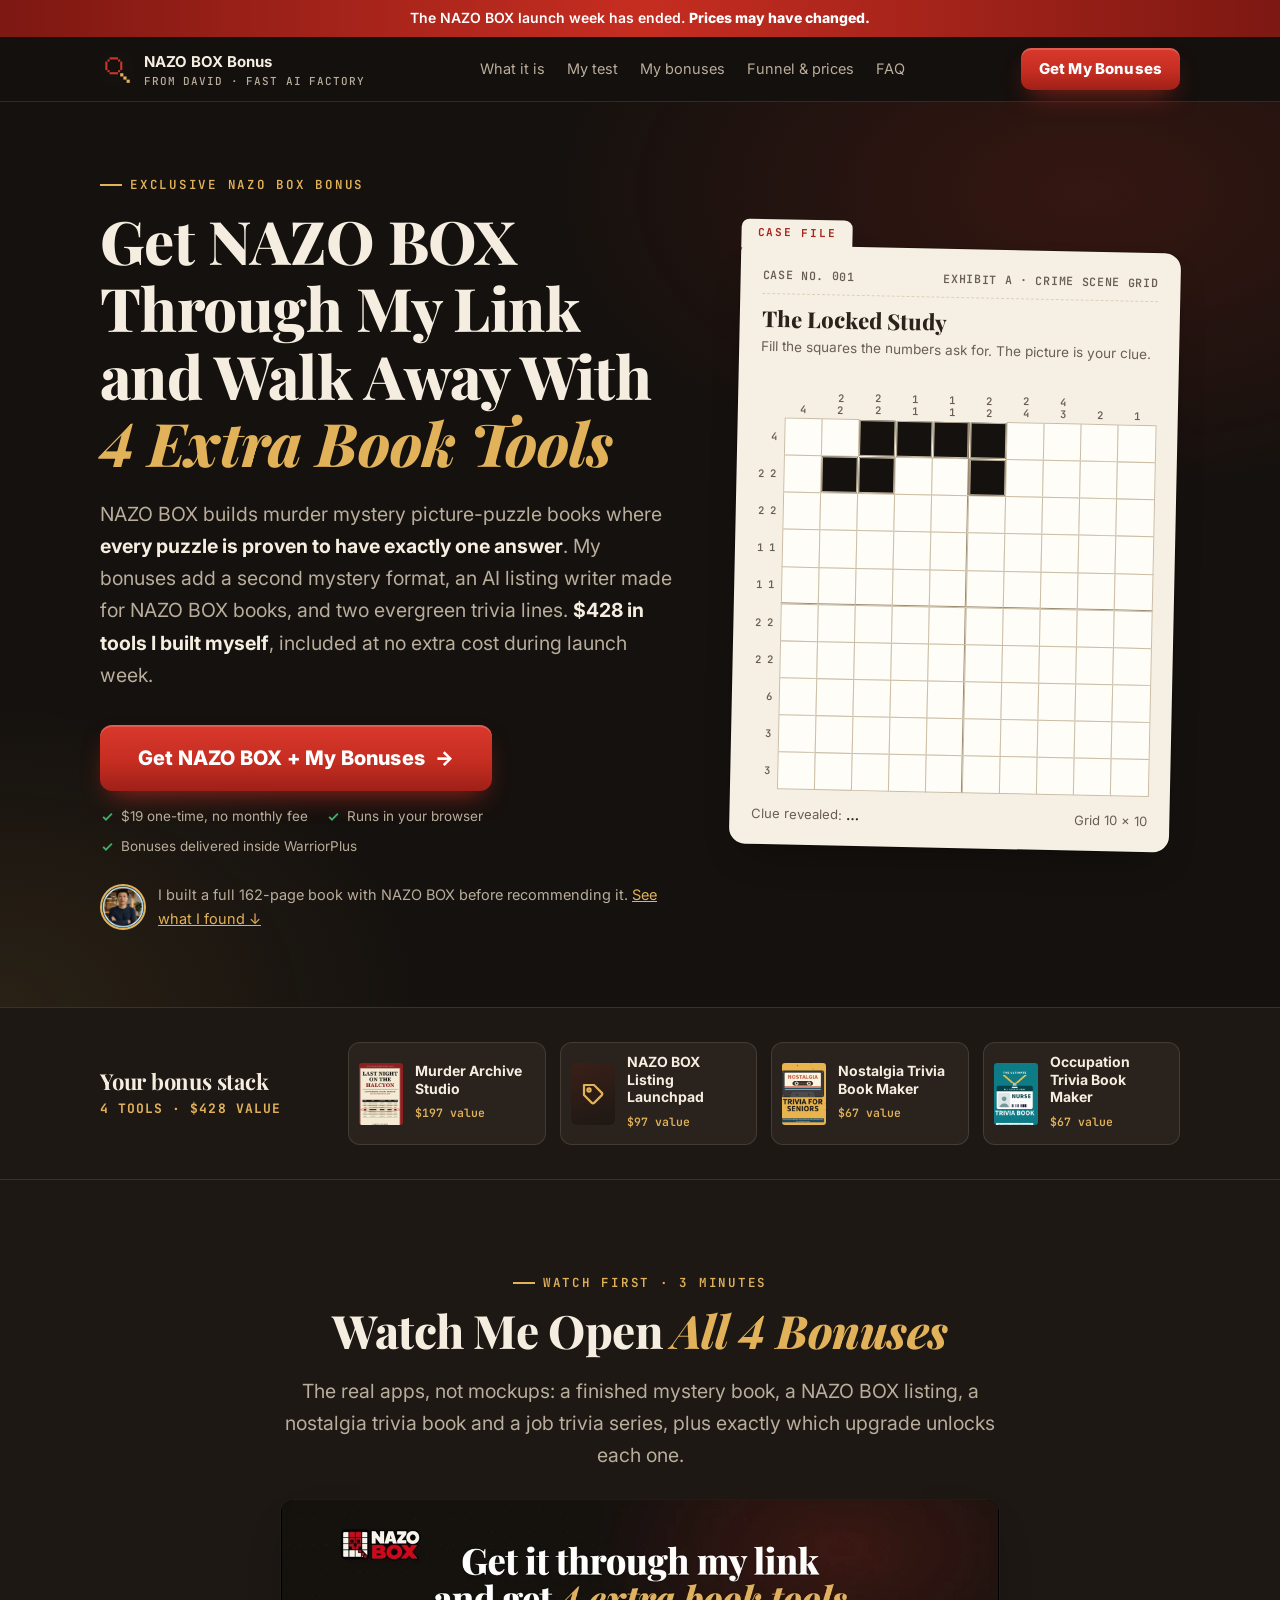
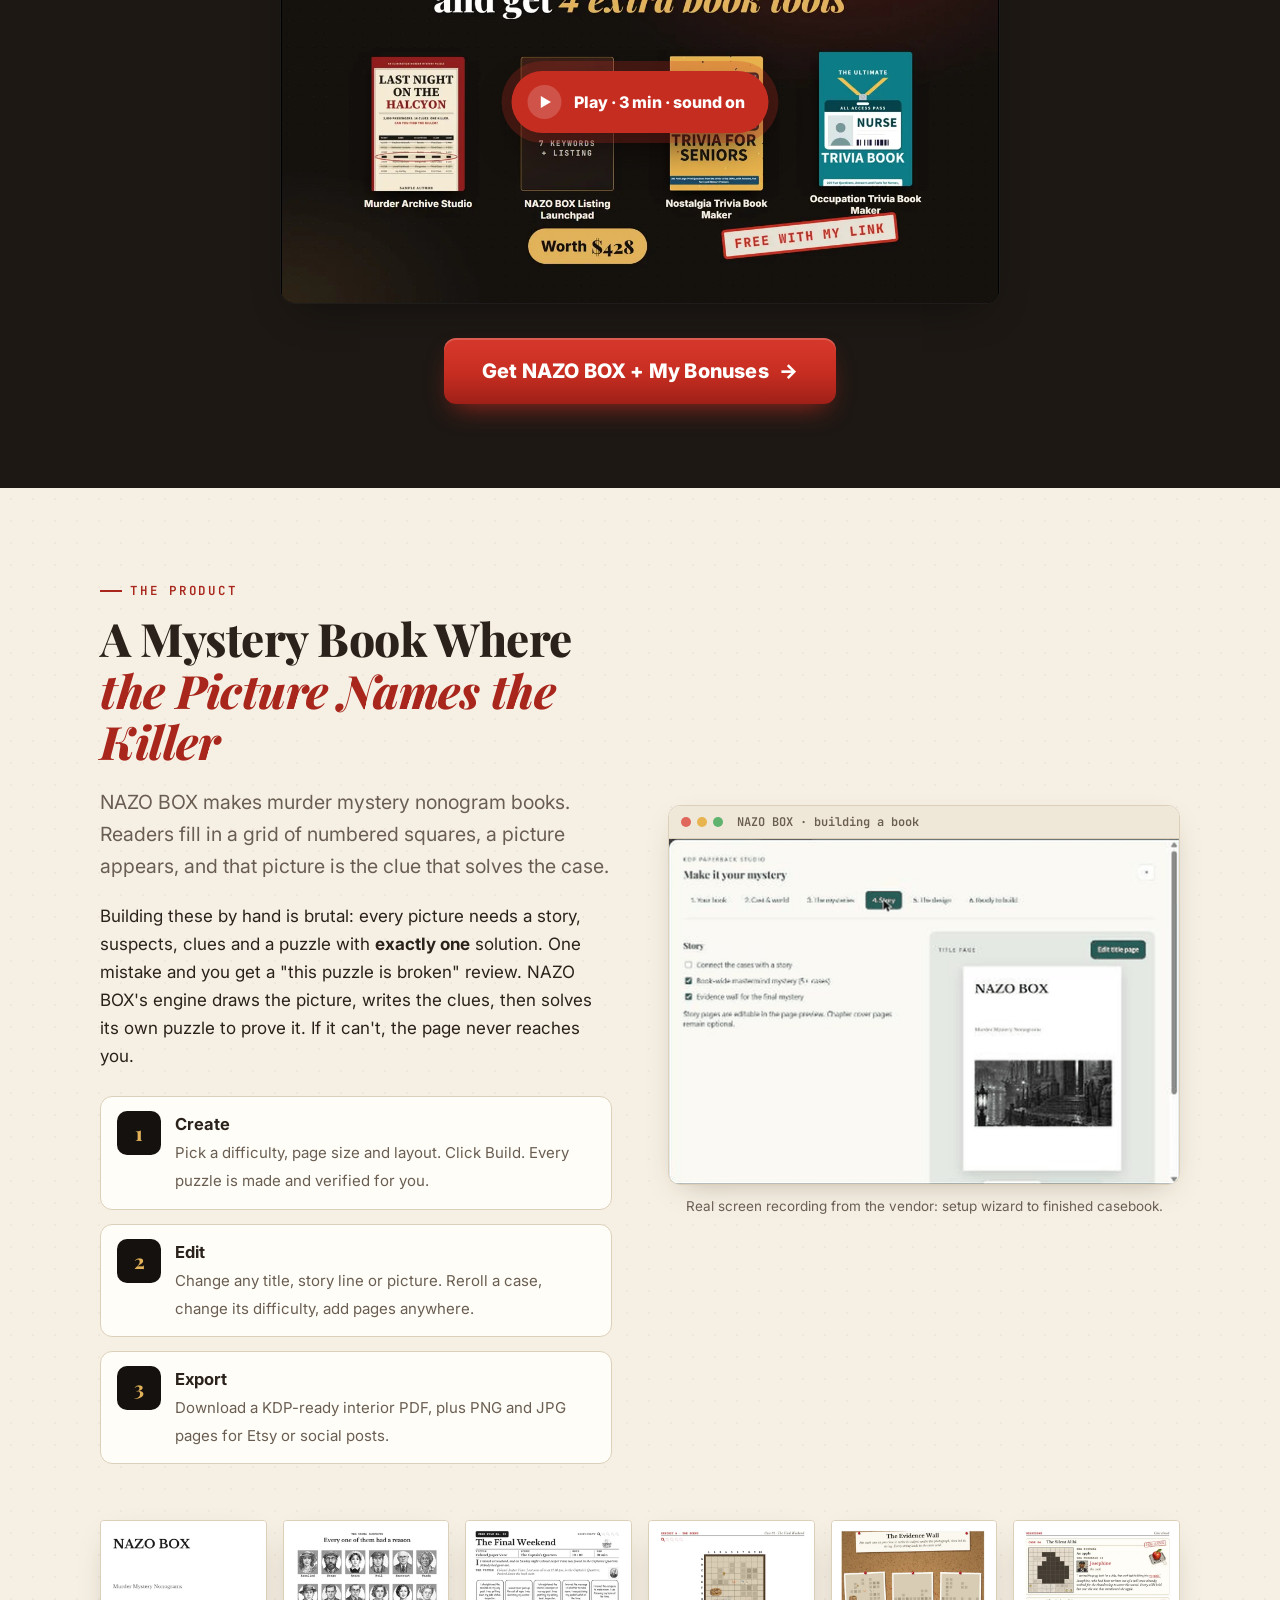
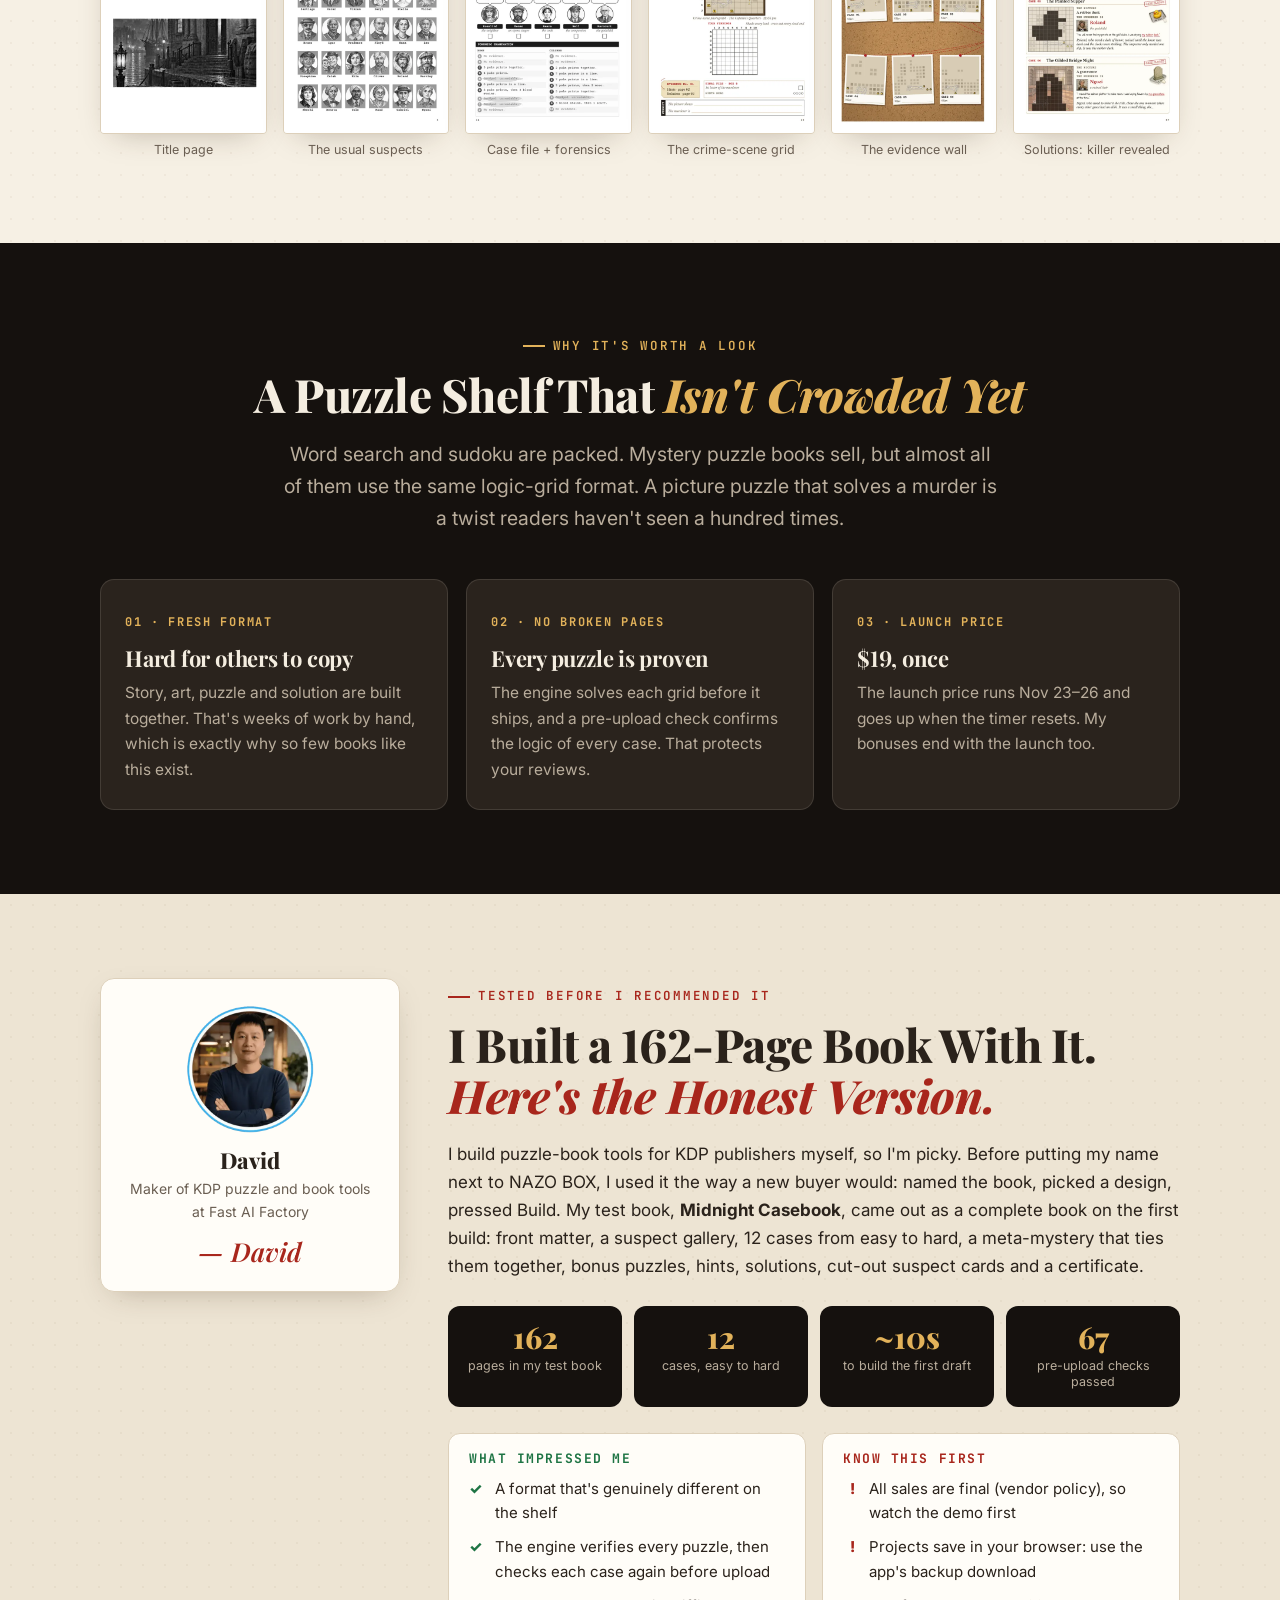
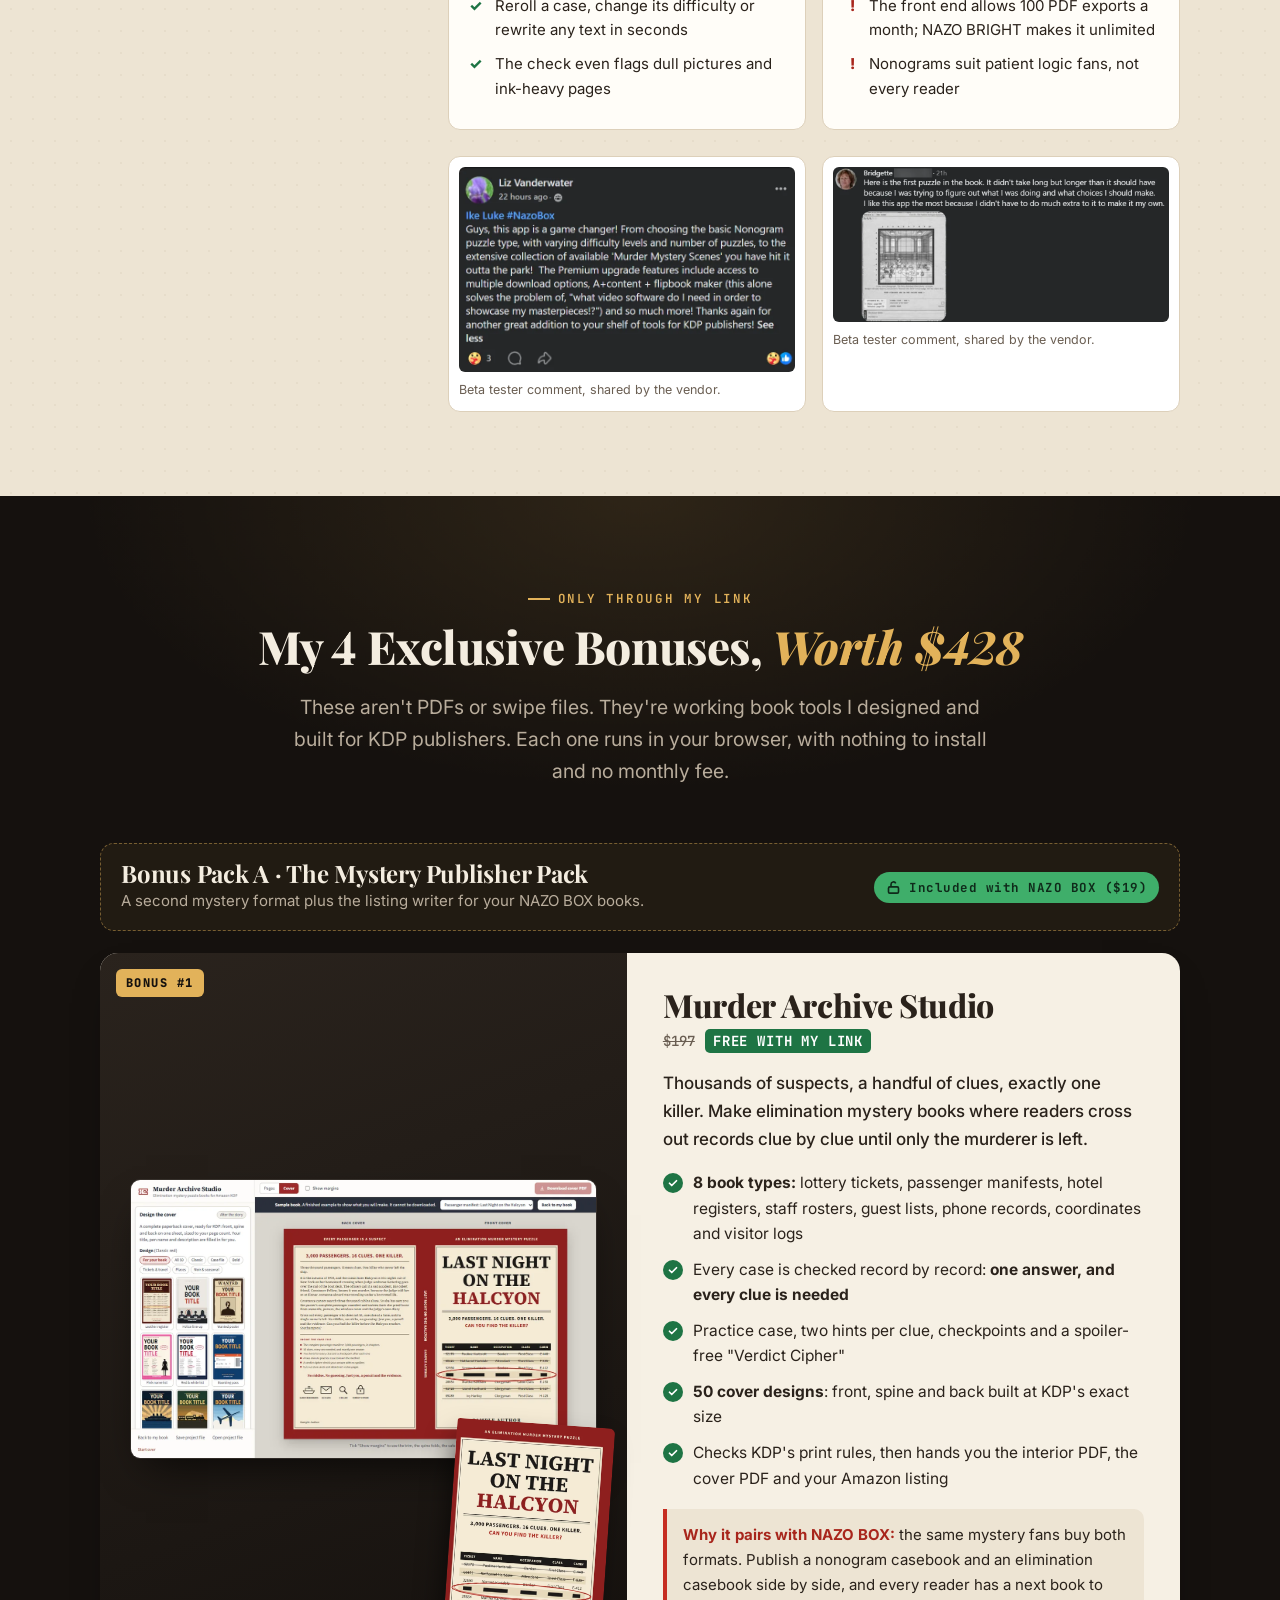
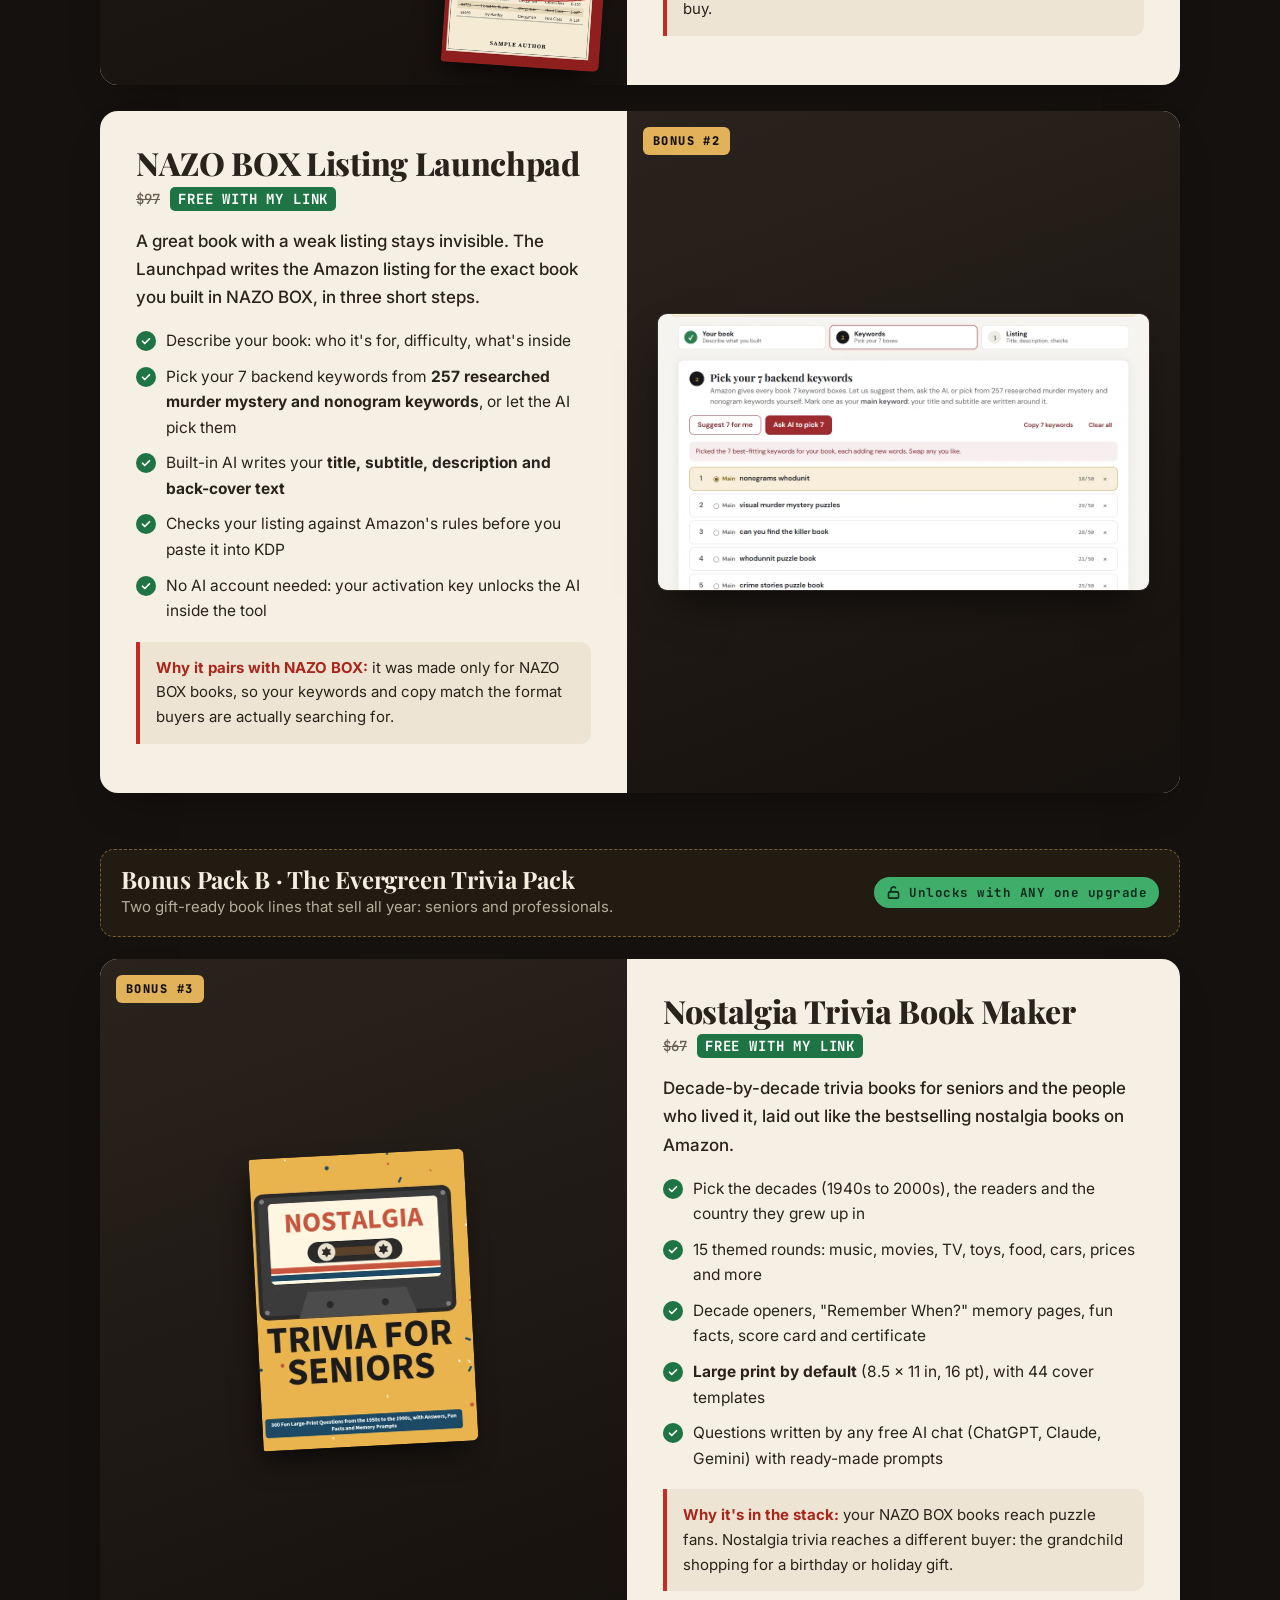
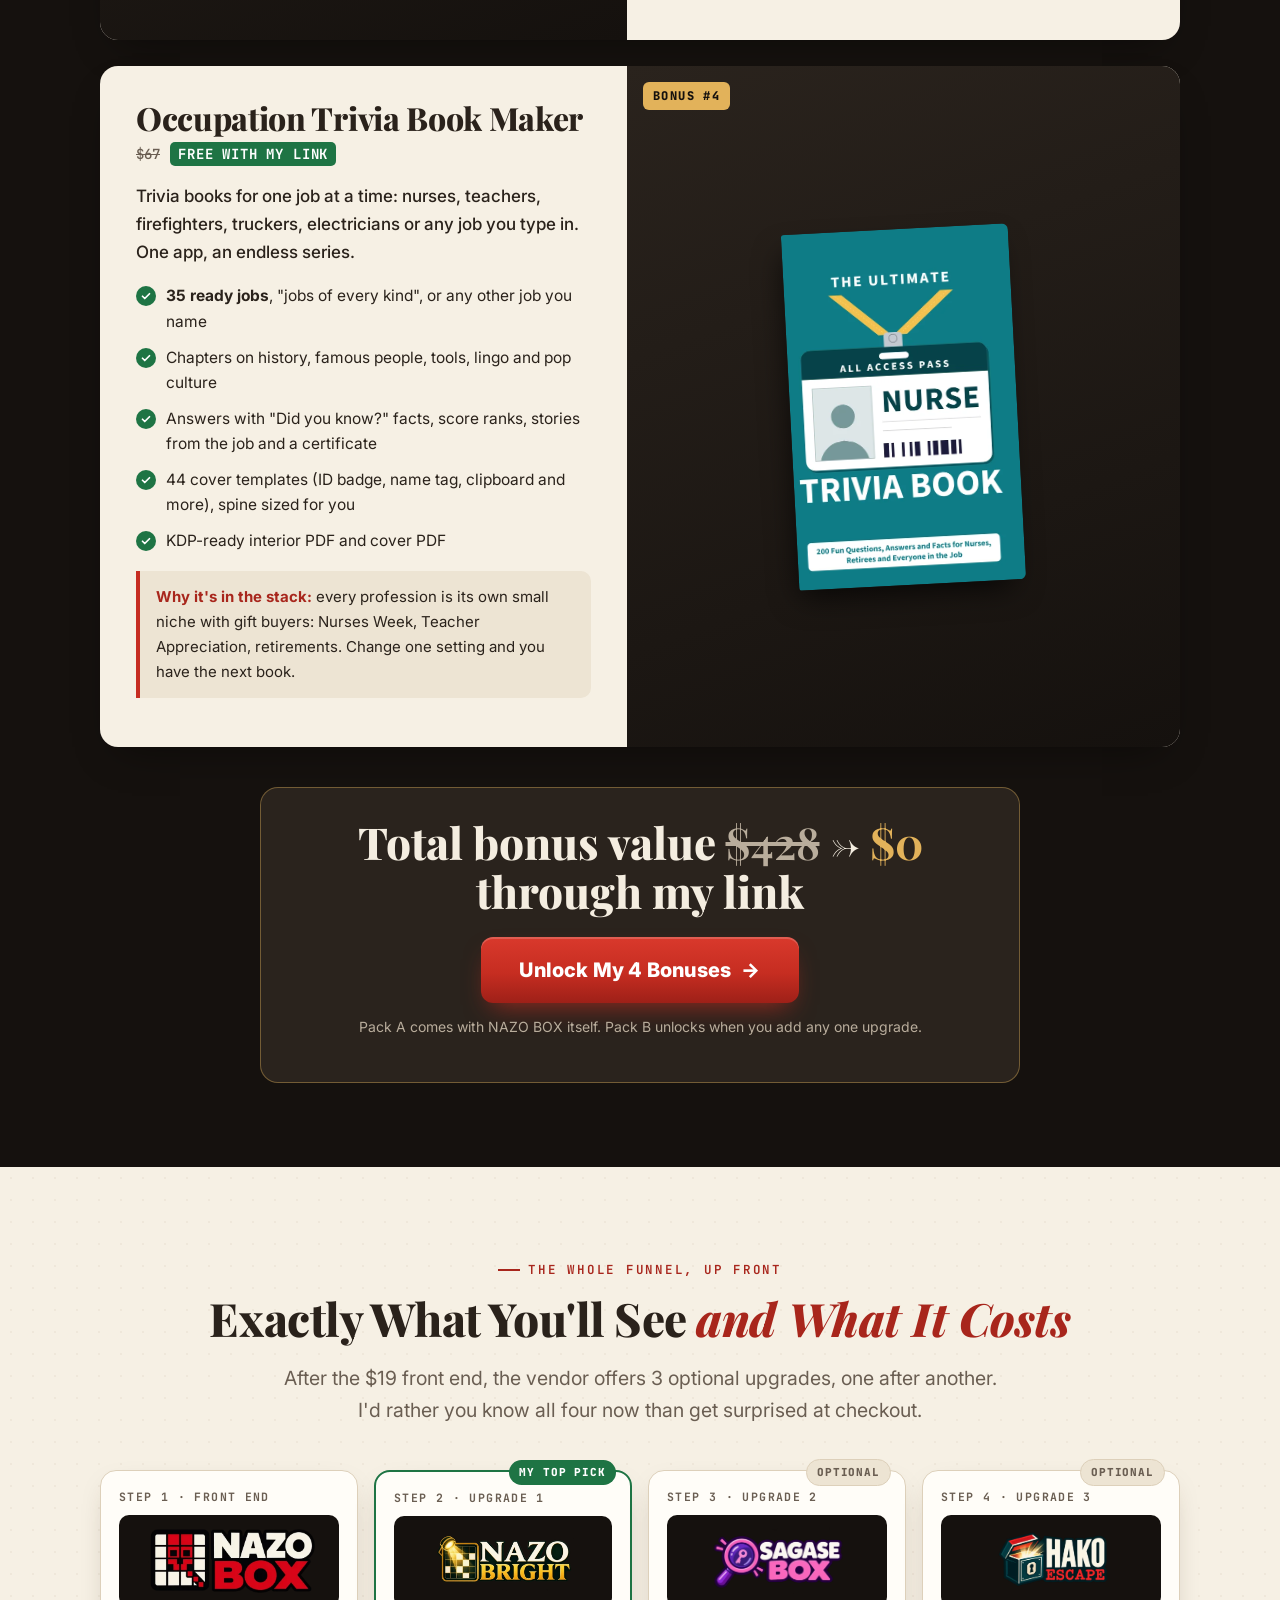
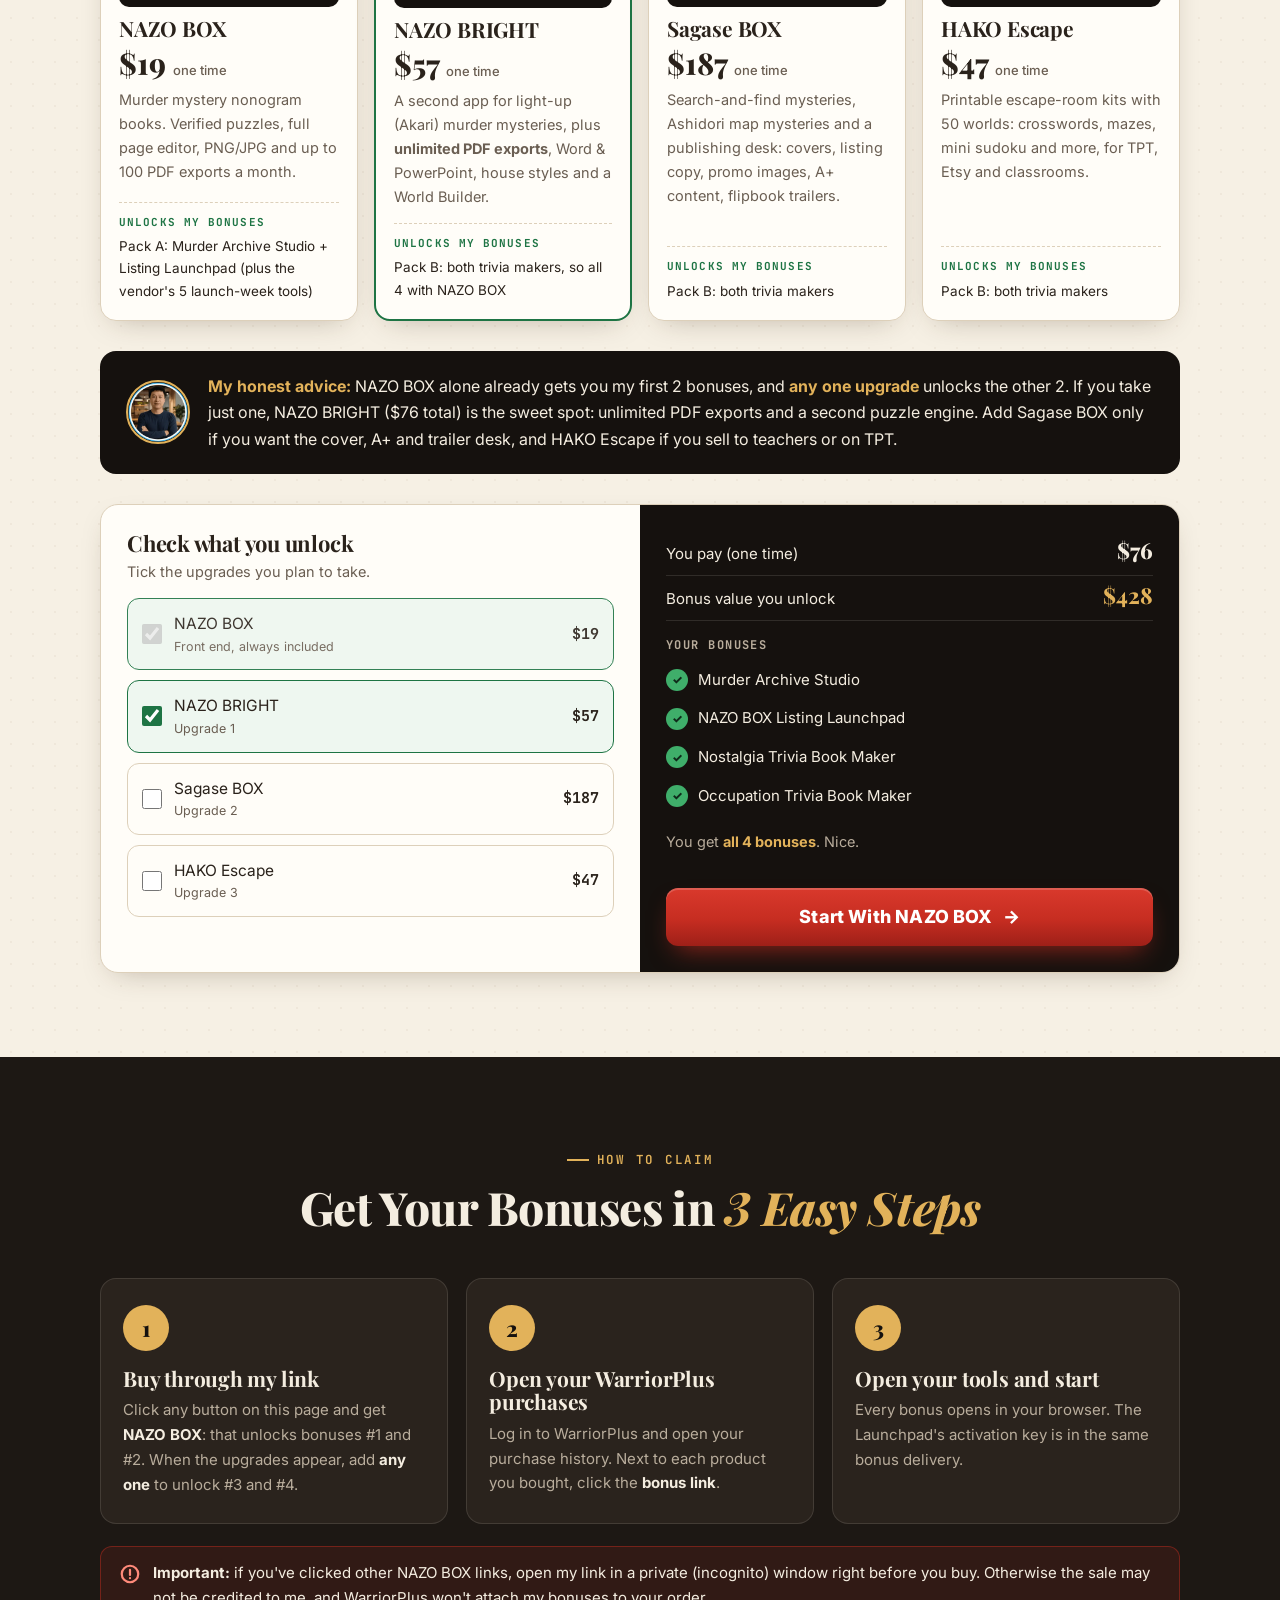
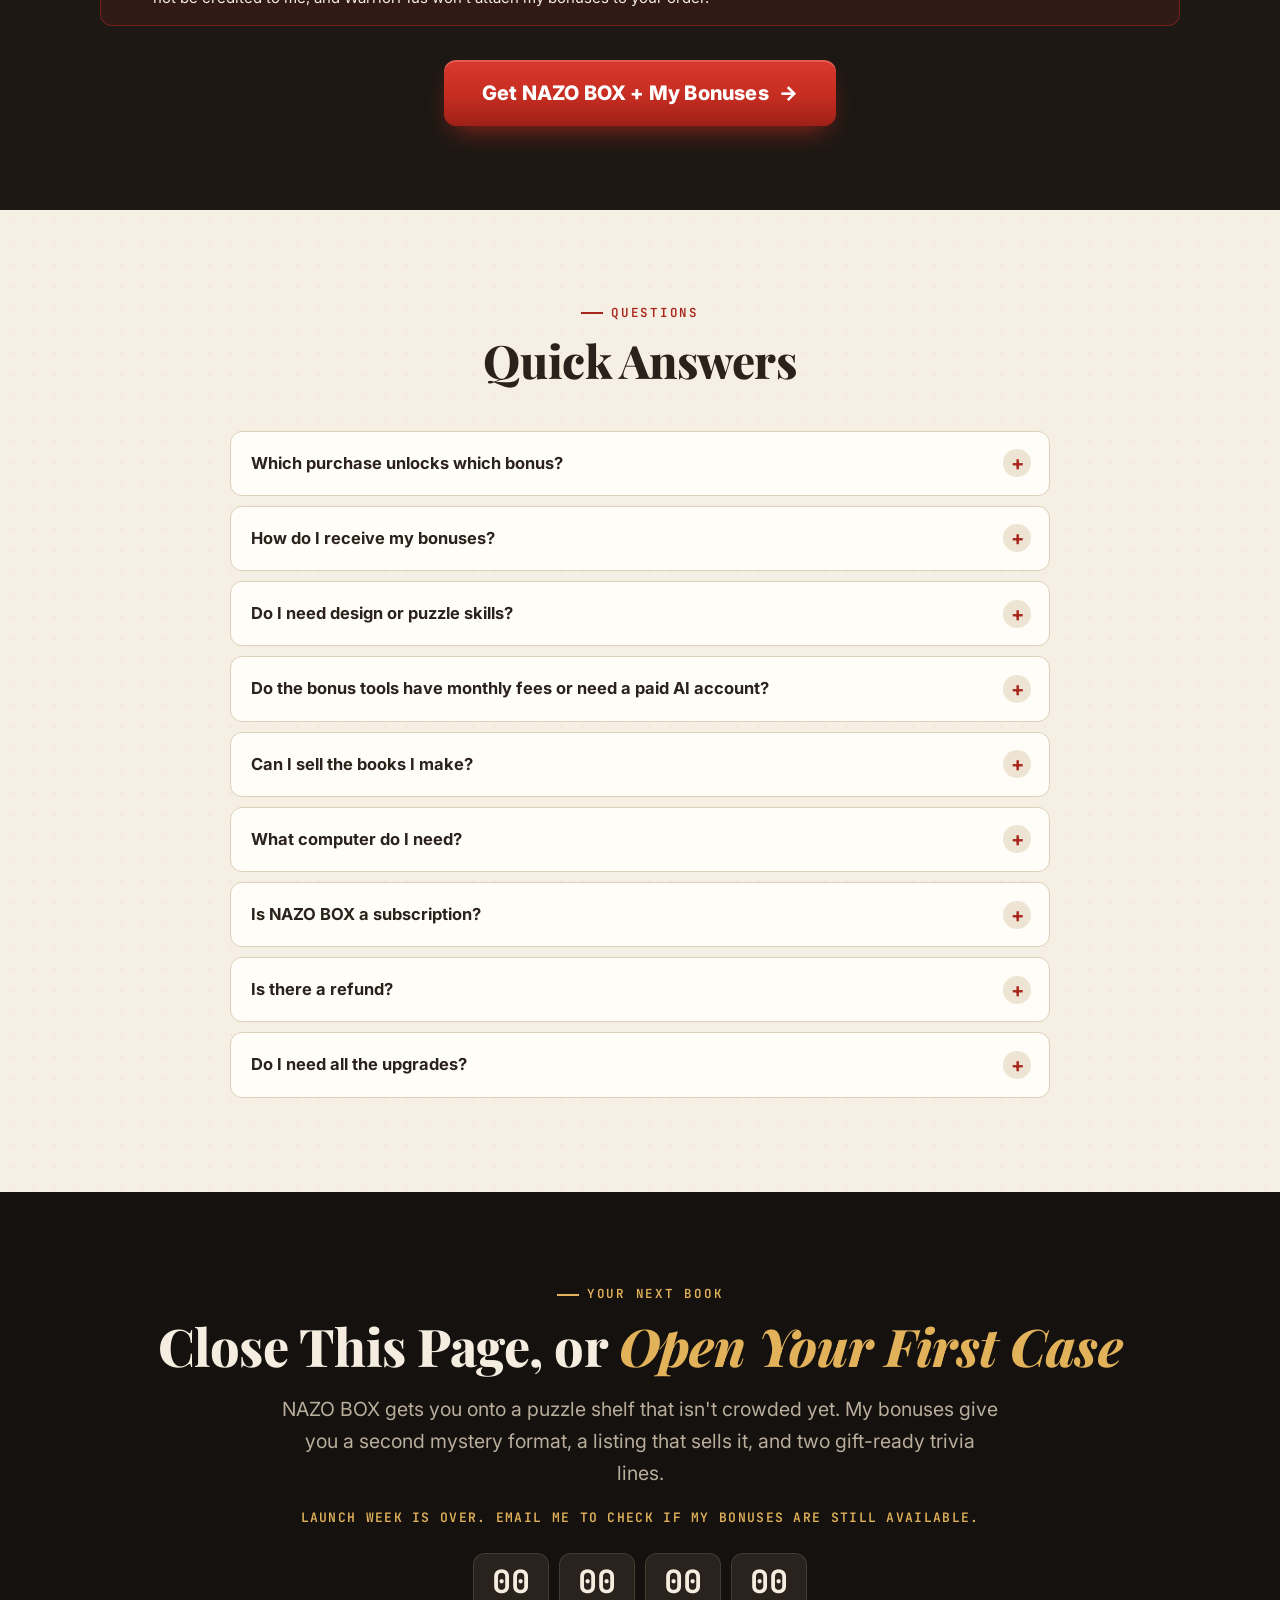
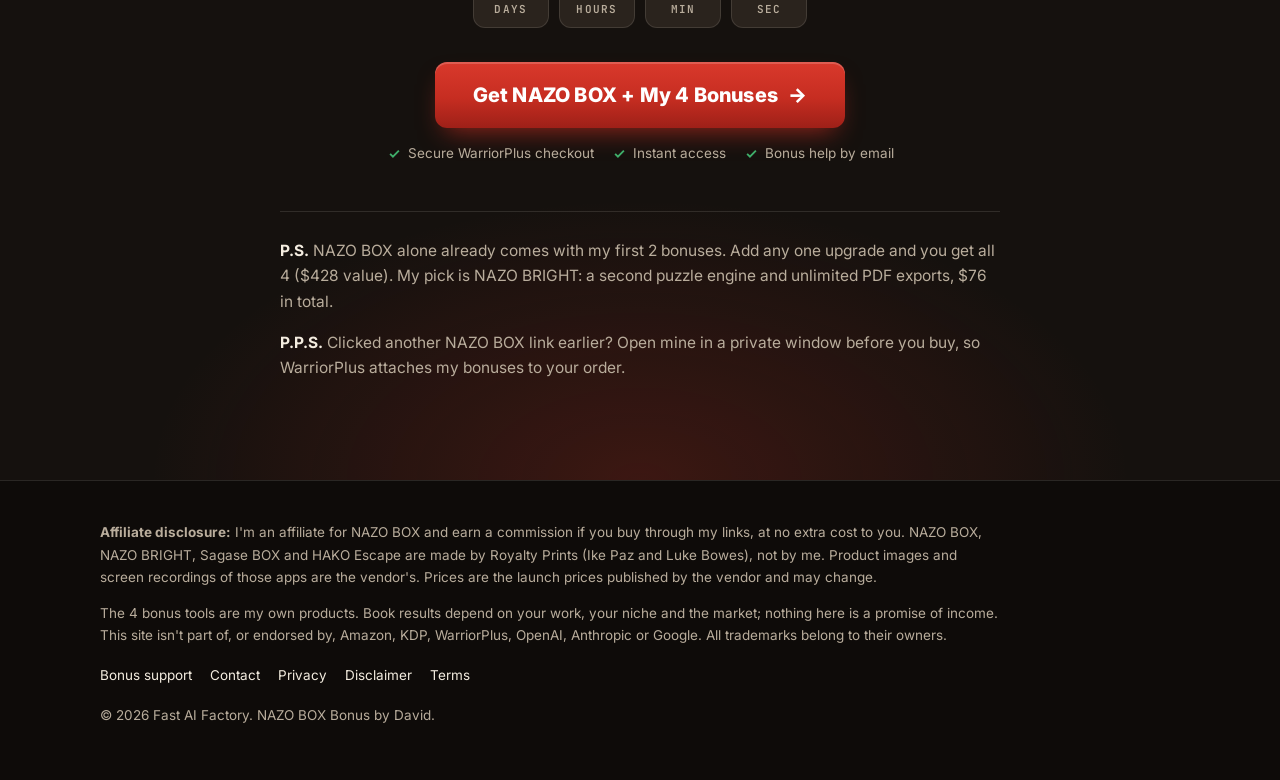
==== nazo-box/index.html @ a69907b0 "Add NAZO BOX bonus page Static affiliate bonus page (HTML, CSS, JS) with the 3-minute bonus video. O" ====
<!DOCTYPE html>
<html lang="en">

<head>
  <meta charset="UTF-8">
  <meta name="viewport" content="width=device-width, initial-scale=1.0">
  <title>NAZO BOX Bonus — 4 Exclusive KDP Book Tools from David</title>
  <meta name="description"
    content="Get NAZO BOX through my link and receive 4 exclusive book tools: Murder Archive Studio, the NAZO BOX Listing Launchpad, Nostalgia Trivia Book Maker and Occupation Trivia Book Maker.">
  <link rel="icon" type="image/svg+xml" href="img/favicon.svg">
  <meta name="theme-color" content="#15110e">

  <!-- Open Graph -->
  <meta property="og:type" content="website">
  <meta property="og:title" content="NAZO BOX Bonus — 4 Exclusive KDP Book Tools from David">
  <meta property="og:description"
    content="NAZO BOX builds verified murder mystery nonogram books. Get it through my link and add 4 more book tools, free during launch week.">
  <!-- og:image must be an absolute URL: change it to the domain this page is hosted on -->
  <meta property="og:image" content="https://fastaifactory.com/products/nazo-box/bonus/img/bonus/app-mas.webp">
  <meta name="twitter:card" content="summary_large_image">

  <link rel="preconnect" href="https://fonts.googleapis.com">
  <link rel="preconnect" href="https://fonts.gstatic.com" crossorigin>
  <link
    href="https://fonts.googleapis.com/css2?family=Inter:wght@400;500;600;700;800&family=JetBrains+Mono:wght@500;600;700;800&family=Playfair+Display:ital,wght@0,700;0,800;1,700;1,800&display=swap"
    rel="stylesheet">
  <link rel="stylesheet" href="style.css">
  <script>document.documentElement.classList.add('js');</script>
</head>

<body>

  <!-- ============ URGENCY BAR ============ -->
  <div class="urgency" role="note">
    <span data-urgency>NAZO BOX launch week: <strong>Nov 23–26</strong> · <strong>$19 one-time</strong> · my 4 bonuses
      are launch-week only</span>
  </div>

  <!-- ============ NAV ============ -->
  <header class="nav">
    <div class="wrap">
      <a class="brand" href="#top" aria-label="NAZO BOX bonus, back to top">
        <img src="img/favicon.svg" alt="" width="34" height="34">
        <span>NAZO BOX Bonus<small>from David · Fast AI Factory</small></span>
      </a>
      <nav class="nav-links" aria-label="Page sections">
        <a href="#what">What it is</a>
        <a href="#tested">My test</a>
        <a href="#bonuses">My bonuses</a>
        <a href="#funnel">Funnel & prices</a>
        <a href="#faq">FAQ</a>
      </nav>
      <a class="btn" href="https://warriorplus.com/o2/a/p97zs7j/0" rel="sponsored noopener" data-buy>Get My Bonuses</a>
    </div>
  </header>

  <main id="top">

    <!-- ============ HERO ============ -->
    <section class="hero">
      <div class="wrap hero-grid">
        <div>
          <div class="label">Exclusive NAZO BOX bonus</div>
          <h1>Get NAZO BOX Through My Link and Walk Away With <em>4 Extra Book Tools</em></h1>
          <p class="lead">NAZO BOX builds murder mystery picture-puzzle books where <strong>every puzzle is proven to
              have exactly one answer</strong>. My bonuses add a second mystery format, an AI listing writer made for
            NAZO BOX books, and two evergreen trivia lines. <strong>$428 in tools I built myself</strong>, included at
            no extra cost during launch week.</p>

          <div class="cta-row">
            <a class="btn btn--big" href="https://warriorplus.com/o2/a/p97zs7j/0" rel="sponsored noopener" data-buy>
              Get NAZO BOX + My Bonuses <span class="arrow" aria-hidden="true">→</span>
            </a>
            <div class="trust">
              <span><svg viewBox="0 0 24 24" fill="none" stroke="currentColor" stroke-width="3" aria-hidden="true"><path d="M5 12.5l4.5 4.5L19 7.5"/></svg>$19 one-time, no monthly fee</span>
              <span><svg viewBox="0 0 24 24" fill="none" stroke="currentColor" stroke-width="3" aria-hidden="true"><path d="M5 12.5l4.5 4.5L19 7.5"/></svg>Runs in your browser</span>
              <span><svg viewBox="0 0 24 24" fill="none" stroke="currentColor" stroke-width="3" aria-hidden="true"><path d="M5 12.5l4.5 4.5L19 7.5"/></svg>Bonuses delivered inside WarriorPlus</span>
            </div>
          </div>

          <div class="hero-proof">
            <img src="img/david.webp" alt="David" width="46" height="46">
            <span>I built a full 162-page book with NAZO BOX before recommending it. <a href="#tested">See what I
                found ↓</a></span>
          </div>
        </div>

        <!-- Live nonogram: the grid fills itself, then the case is stamped solved -->
        <div class="casefile" id="casefile" aria-label="Example: a picture puzzle solving itself">
          <div class="cf-head"><span>Case No. 001</span><span>Exhibit A · Crime scene grid</span></div>
          <div class="cf-title">The Locked Study</div>
          <div class="cf-sub">Fill the squares the numbers ask for. The picture is your clue.</div>
          <div class="nono" id="nono" aria-hidden="true"></div>
          <div class="cf-foot"><span>Clue revealed: <b id="cf-clue">…</b></span><span>Grid 10 × 10</span></div>
          <div class="stamp">Solved<small>one answer · verified</small></div>
        </div>
      </div>
    </section>

    <!-- ============ BONUS STRIP ============ -->
    <section class="stack-strip" aria-label="My 4 bonuses at a glance">
      <div class="wrap">
        <h2>Your bonus stack<span>4 TOOLS · $428 VALUE</span></h2>
        <div class="mini-bonuses">
          <a class="mini" href="#bonus-1"><img src="img/bonus/cover-mas.webp" alt="" width="44" height="62" loading="lazy"><span><b>Murder Archive Studio</b><small>$197 value</small></span></a>
          <a class="mini" href="#bonus-2"><span class="mini-icon" aria-hidden="true"><svg viewBox="0 0 24 24" width="24" height="24" fill="none" stroke="currentColor" stroke-width="2.2" stroke-linecap="round" stroke-linejoin="round"><path d="M20.6 13.4 13.4 20.6a2 2 0 0 1-2.8 0L3 13V3h10l7.6 7.6a2 2 0 0 1 0 2.8z"/><circle cx="8" cy="8" r="1.6"/></svg></span><span><b>NAZO BOX Listing Launchpad</b><small>$97 value</small></span></a>
          <a class="mini" href="#bonus-3"><img src="img/bonus/cover-nostalgia.webp" alt="" width="44" height="62" loading="lazy"><span><b>Nostalgia Trivia Book Maker</b><small>$67 value</small></span></a>
          <a class="mini" href="#bonus-4"><img src="img/bonus/cover-occupation.webp" alt="" width="44" height="62" loading="lazy"><span><b>Occupation Trivia Book Maker</b><small>$67 value</small></span></a>
        </div>
      </div>
    </section>

    <!-- ============ BONUS VIDEO (built in d:/Affiliate/NAZO BOX/bonus-video) ============ -->
    <section class="section section--ink-2" id="video">
      <div class="wrap narrow center">
        <div class="label">Watch first · 3 minutes</div>
        <h2 class="h2">Watch Me Open <em>All 4 Bonuses</em></h2>
        <p class="lead">The real apps, not mockups: a finished mystery book, a NAZO BOX listing, a nostalgia trivia book
          and a job trivia series, plus exactly which upgrade unlocks each one.</p>
        <div class="video-frame" style="margin-top:28px">
          <video id="bonus-video" controls playsinline preload="none" poster="video/bonus-poster.webp"
            aria-label="Video: David opens the 4 NAZO BOX bonus tools">
            <source src="video/bonus.mp4" type="video/mp4">
          </video>
          <button class="video-play" type="button" aria-label="Play the bonus video">
            <svg viewBox="0 0 24 24" aria-hidden="true"><path d="M8 5.5v13l11-6.5z" fill="currentColor"/></svg>
            <span>Play · 3 min · sound on</span>
          </button>
        </div>
        <div class="cta-row">
          <a class="btn btn--big" href="https://warriorplus.com/o2/a/p97zs7j/0" rel="sponsored noopener" data-buy>Get NAZO BOX + My Bonuses <span class="arrow" aria-hidden="true">→</span></a>
        </div>
      </div>
    </section>

    <!-- ============ WHAT IS NAZO BOX ============ -->
    <section class="section section--paper" id="what">
      <div class="wrap">
        <div class="split">
          <div class="reveal">
            <div class="label">The product</div>
            <h2 class="h2">A Mystery Book Where <em>the Picture Names the Killer</em></h2>
            <p class="lead">NAZO BOX makes murder mystery nonogram books. Readers fill in a grid of numbered squares, a
              picture appears, and that picture is the clue that solves the case.</p>
            <p>Building these by hand is brutal: every picture needs a story, suspects, clues and a puzzle with
              <b>exactly one</b> solution. One mistake and you get a "this puzzle is broken" review. NAZO BOX's engine
              draws the picture, writes the clues, then solves its own puzzle to prove it. If it can't, the page never
              reaches you.</p>
            <ol class="steps">
              <li><div><b>Create</b><span>Pick a difficulty, page size and layout. Click Build. Every puzzle is made and verified for you.</span></div></li>
              <li><div><b>Edit</b><span>Change any title, story line or picture. Reroll a case, change its difficulty, add pages anywhere.</span></div></li>
              <li><div><b>Export</b><span>Download a KDP-ready interior PDF, plus PNG and JPG pages for Etsy or social posts.</span></div></li>
            </ol>
          </div>
          <div class="reveal">
            <div class="window">
              <div class="window-bar"><i></i><i></i><i></i><span>NAZO BOX · building a book</span></div>
              <img src="img/nazo/nazo-box-build-v2.gif" alt="Screen recording: NAZO BOX building a full casebook from the setup wizard" width="520" height="352" loading="lazy" style="width:100%">
            </div>
            <p class="caption">Real screen recording from the vendor: setup wizard to finished casebook.</p>
          </div>
        </div>

        <div class="pages reveal" aria-label="Real pages made by NAZO BOX">
          <figure><img src="img/nazo/nazo-box-p01-title.webp" alt="Title page of a NAZO BOX casebook" width="560" height="722" loading="lazy"><figcaption>Title page</figcaption></figure>
          <figure><img src="img/nazo/nazo-box-p05-suspects.webp" alt="Suspect gallery page" width="560" height="722" loading="lazy"><figcaption>The usual suspects</figcaption></figure>
          <figure><img src="img/nazo/nazo-box-p12-case-bw.webp" alt="Case file page with victim, suspects and forensic report" width="560" height="722" loading="lazy"><figcaption>Case file + forensics</figcaption></figure>
          <figure><img src="img/nazo/nazo-box-p13-scene-col.webp" alt="Crime scene grid page in colour" width="560" height="722" loading="lazy"><figcaption>The crime-scene grid</figcaption></figure>
          <figure><img src="img/nazo/nazo-box-p46-wall-col.webp" alt="Evidence wall page tying all cases together" width="560" height="722" loading="lazy"><figcaption>The evidence wall</figcaption></figure>
          <figure><img src="img/nazo/nazo-box-p67-solutions-col.webp" alt="Solutions page showing the pictures and the killers" width="560" height="722" loading="lazy"><figcaption>Solutions: killer revealed</figcaption></figure>
        </div>
        <p class="scroll-hint">Swipe to see more pages →</p>
      </div>
    </section>

    <!-- ============ WHY NOW ============ -->
    <section class="section">
      <div class="wrap">
        <div class="section-head center reveal">
          <div class="label">Why it's worth a look</div>
          <h2 class="h2">A Puzzle Shelf That <em>Isn't Crowded Yet</em></h2>
          <p class="lead">Word search and sudoku are packed. Mystery puzzle books sell, but almost all of them use the
            same logic-grid format. A picture puzzle that solves a murder is a twist readers haven't seen a hundred
            times.</p>
        </div>
        <div class="reasons">
          <div class="reason reveal"><span class="num">01 · FRESH FORMAT</span><h3>Hard for others to copy</h3><p>Story, art, puzzle and solution are built together. That's weeks of work by hand, which is exactly why so few books like this exist.</p></div>
          <div class="reason reveal"><span class="num">02 · NO BROKEN PAGES</span><h3>Every puzzle is proven</h3><p>The engine solves each grid before it ships, and a pre-upload check confirms the logic of every case. That protects your reviews.</p></div>
          <div class="reason reveal"><span class="num">03 · LAUNCH PRICE</span><h3>$19, once</h3><p>The launch price runs Nov 23–26 and goes up when the timer resets. My bonuses end with the launch too.</p></div>
        </div>
      </div>
    </section>

    <!-- ============ MY TEST ============ -->
    <section class="section section--paper-2" id="tested">
      <div class="wrap tested">
        <aside class="author-card reveal">
          <img src="img/david.webp" alt="David, Fast AI Factory" width="128" height="128" loading="lazy">
          <div>
            <b>David</b>
            <small>Maker of KDP puzzle and book tools at Fast AI Factory</small>
            <div class="sig">— David</div>
          </div>
        </aside>
        <div class="reveal">
          <div class="label">Tested before I recommended it</div>
          <h2 class="h2">I Built a 162-Page Book With It. <em>Here's the Honest Version.</em></h2>
          <p>I build puzzle-book tools for KDP publishers myself, so I'm picky. Before putting my name next to NAZO
            BOX, I used it the way a new buyer would: named the book, picked a design, pressed Build. My test book,
            <b>Midnight Casebook</b>, came out as a complete book on the first build: front matter, a suspect gallery,
            12 cases from easy to hard, a meta-mystery that ties them together, bonus puzzles, hints, solutions,
            cut-out suspect cards and a certificate.</p>
          <div class="stats">
            <div class="stat"><b>162</b><span>pages in my test book</span></div>
            <div class="stat"><b>12</b><span>cases, easy to hard</span></div>
            <div class="stat"><b>~10s</b><span>to build the first draft</span></div>
            <div class="stat"><b>67</b><span>pre-upload checks passed</span></div>
          </div>
          <div class="verdict">
            <div class="good">
              <h3>What impressed me</h3>
              <ul>
                <li>A format that's genuinely different on the shelf</li>
                <li>The engine verifies every puzzle, then checks each case again before upload</li>
                <li>Reroll a case, change its difficulty or rewrite any text in seconds</li>
                <li>The check even flags dull pictures and ink-heavy pages</li>
              </ul>
            </div>
            <div class="warn">
              <h3>Know this first</h3>
              <ul>
                <li>All sales are final (vendor policy), so watch the demo first</li>
                <li>Projects save in your browser: use the app's backup download</li>
                <li>The front end allows 100 PDF exports a month; NAZO BRIGHT makes it unlimited</li>
                <li>Nonograms suit patient logic fans, not every reader</li>
              </ul>
            </div>
          </div>
          <div class="quotes">
            <figure><img src="img/nazo/t-liz.webp" alt="Beta tester Liz: this app is a game changer, from choosing the basic nonogram type to the murder mystery scenes" width="736" height="451" loading="lazy"><figcaption>Beta tester comment, shared by the vendor.</figcaption></figure>
            <figure><img src="img/nazo/t-bridgette.webp" alt="Beta tester Bridgette sharing her first NAZO BOX puzzle" width="960" height="444" loading="lazy"><figcaption>Beta tester comment, shared by the vendor.</figcaption></figure>
          </div>
        </div>
      </div>
    </section>

    <!-- ============ BONUSES ============ -->
    <section class="section bonuses-section" id="bonuses">
      <div class="wrap">
        <div class="section-head center reveal">
          <div class="label">Only through my link</div>
          <h2 class="h2">My 4 Exclusive Bonuses, <em>Worth $428</em></h2>
          <p class="lead">These aren't PDFs or swipe files. They're working book tools I designed and built for KDP
            publishers. Each one runs in your browser, with nothing to install and no monthly fee.</p>
        </div>

        <!-- Pack A -->
        <div class="pack" id="pack-a">
          <div class="pack-head reveal">
            <div>
              <h3>Bonus Pack A · The Mystery Publisher Pack</h3>
              <p>A second mystery format plus the listing writer for your NAZO BOX books.</p>
            </div>
            <span class="unlock"><svg viewBox="0 0 24 24" fill="none" stroke="currentColor" stroke-width="2.6" aria-hidden="true"><rect x="4" y="11" width="16" height="10" rx="2"/><path d="M8 11V7a4 4 0 0 1 7.6-1.7"/></svg>Included with NAZO BOX ($19)</span>
          </div>

          <article class="bonus reveal" id="bonus-1">
            <div class="bonus-media">
              <span class="bonus-tag">BONUS #1</span>
              <img class="shot" src="img/bonus/app-mas.webp" alt="Murder Archive Studio: designing a book cover from 50 templates" width="1200" height="717" loading="lazy">
              <img class="cover" src="img/bonus/cover-mas.webp" alt="Sample cover: Last Night on the Halcyon" width="520" height="802" loading="lazy">
            </div>
            <div class="bonus-body">
              <h3>Murder Archive Studio</h3>
              <div class="value"><s>$197</s><span class="free">FREE WITH MY LINK</span></div>
              <p class="promise">Thousands of suspects, a handful of clues, exactly one killer. Make elimination
                mystery books where readers cross out records clue by clue until only the murderer is left.</p>
              <ul class="ticks">
                <li><b>8 book types:</b> lottery tickets, passenger manifests, hotel registers, staff rosters, guest lists, phone records, coordinates and visitor logs</li>
                <li>Every case is checked record by record: <b>one answer, and every clue is needed</b></li>
                <li>Practice case, two hints per clue, checkpoints and a spoiler-free "Verdict Cipher"</li>
                <li><b>50 cover designs</b>: front, spine and back built at KDP's exact size</li>
                <li>Checks KDP's print rules, then hands you the interior PDF, the cover PDF and your Amazon listing</li>
              </ul>
              <p class="pairs"><b>Why it pairs with NAZO BOX:</b> the same mystery fans buy both formats. Publish a
                nonogram casebook and an elimination casebook side by side, and every reader has a next book to buy.</p>
            </div>
          </article>

          <article class="bonus reveal" id="bonus-2">
            <div class="bonus-media">
              <span class="bonus-tag">BONUS #2</span>
              <img class="shot" src="img/bonus/app-launchpad.webp" alt="NAZO BOX Listing Launchpad: picking 7 backend keywords" width="1140" height="640" loading="lazy">
            </div>
            <div class="bonus-body">
              <h3>NAZO BOX Listing Launchpad</h3>
              <div class="value"><s>$97</s><span class="free">FREE WITH MY LINK</span></div>
              <p class="promise">A great book with a weak listing stays invisible. The Launchpad writes the Amazon
                listing for the exact book you built in NAZO BOX, in three short steps.</p>
              <ul class="ticks">
                <li>Describe your book: who it's for, difficulty, what's inside</li>
                <li>Pick your 7 backend keywords from <b>257 researched murder mystery and nonogram keywords</b>, or let the AI pick them</li>
                <li>Built-in AI writes your <b>title, subtitle, description and back-cover text</b></li>
                <li>Checks your listing against Amazon's rules before you paste it into KDP</li>
                <li>No AI account needed: your activation key unlocks the AI inside the tool</li>
              </ul>
              <p class="pairs"><b>Why it pairs with NAZO BOX:</b> it was made only for NAZO BOX books, so your
                keywords and copy match the format buyers are actually searching for.</p>
            </div>
          </article>
        </div>

        <!-- Pack B -->
        <div class="pack" id="pack-b">
          <div class="pack-head reveal">
            <div>
              <h3>Bonus Pack B · The Evergreen Trivia Pack</h3>
              <p>Two gift-ready book lines that sell all year: seniors and professionals.</p>
            </div>
            <span class="unlock"><svg viewBox="0 0 24 24" fill="none" stroke="currentColor" stroke-width="2.6" aria-hidden="true"><rect x="4" y="11" width="16" height="10" rx="2"/><path d="M8 11V7a4 4 0 0 1 7.6-1.7"/></svg>Unlocks with ANY one upgrade</span>
          </div>

          <article class="bonus reveal" id="bonus-3">
            <div class="bonus-media covers-only">
              <span class="bonus-tag">BONUS #3</span>
              <img class="cover" src="img/bonus/cover-nostalgia.webp" alt="Sample cover: Nostalgia Trivia for Seniors" width="520" height="707" loading="lazy">
            </div>
            <div class="bonus-body">
              <h3>Nostalgia Trivia Book Maker</h3>
              <div class="value"><s>$67</s><span class="free">FREE WITH MY LINK</span></div>
              <p class="promise">Decade-by-decade trivia books for seniors and the people who lived it, laid out
                like the bestselling nostalgia books on Amazon.</p>
              <ul class="ticks">
                <li>Pick the decades (1940s to 2000s), the readers and the country they grew up in</li>
                <li>15 themed rounds: music, movies, TV, toys, food, cars, prices and more</li>
                <li>Decade openers, "Remember When?" memory pages, fun facts, score card and certificate</li>
                <li><b>Large print by default</b> (8.5 × 11 in, 16 pt), with 44 cover templates</li>
                <li>Questions written by any free AI chat (ChatGPT, Claude, Gemini) with ready-made prompts</li>
              </ul>
              <p class="pairs"><b>Why it's in the stack:</b> your NAZO BOX books reach puzzle fans. Nostalgia
                trivia reaches a different buyer: the grandchild shopping for a birthday or holiday gift.</p>
            </div>
          </article>

          <article class="bonus reveal" id="bonus-4">
            <div class="bonus-media covers-only">
              <span class="bonus-tag">BONUS #4</span>
              <img class="cover" src="img/bonus/cover-occupation.webp" alt="Sample cover: The Ultimate Nurse Trivia Book" width="520" height="817" loading="lazy">
            </div>
            <div class="bonus-body">
              <h3>Occupation Trivia Book Maker</h3>
              <div class="value"><s>$67</s><span class="free">FREE WITH MY LINK</span></div>
              <p class="promise">Trivia books for one job at a time: nurses, teachers, firefighters, truckers,
                electricians or any job you type in. One app, an endless series.</p>
              <ul class="ticks">
                <li><b>35 ready jobs</b>, "jobs of every kind", or any other job you name</li>
                <li>Chapters on history, famous people, tools, lingo and pop culture</li>
                <li>Answers with "Did you know?" facts, score ranks, stories from the job and a certificate</li>
                <li>44 cover templates (ID badge, name tag, clipboard and more), spine sized for you</li>
                <li>KDP-ready interior PDF and cover PDF</li>
              </ul>
              <p class="pairs"><b>Why it's in the stack:</b> every profession is its own small niche with gift
                buyers: Nurses Week, Teacher Appreciation, retirements. Change one setting and you have the next
                book.</p>
            </div>
          </article>
        </div>

        <div class="total-box reveal">
          <div class="big">Total bonus value <s>$428</s> → <b>$0</b> through my link</div>
          <div class="cta-row" style="margin-top:22px">
            <a class="btn btn--big" href="https://warriorplus.com/o2/a/p97zs7j/0" rel="sponsored noopener" data-buy>Unlock My 4 Bonuses <span class="arrow" aria-hidden="true">→</span></a>
            <p class="cta-note">Pack A comes with NAZO BOX itself. Pack B unlocks when you add any one upgrade.</p>
          </div>
        </div>
      </div>
    </section>

    <!-- ============ FUNNEL ============ -->
    <section class="section section--paper" id="funnel">
      <div class="wrap">
        <div class="section-head center reveal">
          <div class="label">The whole funnel, up front</div>
          <h2 class="h2">Exactly What You'll See <em>and What It Costs</em></h2>
          <p class="lead">After the $19 front end, the vendor offers 3 optional upgrades, one after another. I'd rather
            you know all four now than get surprised at checkout.</p>
        </div>

        <div class="funnel">
          <div class="step reveal">
            <span class="pos">Step 1 · Front end</span>
            <div class="logo"><img src="img/nazo/nazo-box-logo.webp" alt="NAZO BOX" width="555" height="207" loading="lazy"></div>
            <h3>NAZO BOX</h3>
            <div class="price">$19 <small>one time</small></div>
            <p>Murder mystery nonogram books. Verified puzzles, full page editor, PNG/JPG and up to 100 PDF exports a month.</p>
            <div class="gets"><b>Unlocks my bonuses</b>Pack A: Murder Archive Studio + Listing Launchpad (plus the vendor's 5 launch-week tools)</div>
          </div>
          <div class="step pick reveal">
            <span class="chip chip--go">My top pick</span>
            <span class="pos">Step 2 · Upgrade 1</span>
            <div class="logo"><img src="img/nazo/nazo-bright-logo.webp" alt="NAZO BRIGHT" width="589" height="260" loading="lazy"></div>
            <h3>NAZO BRIGHT</h3>
            <div class="price">$57 <small>one time</small></div>
            <p>A second app for light-up (Akari) murder mysteries, plus <b>unlimited PDF exports</b>, Word &amp; PowerPoint, house styles and a World Builder.</p>
            <div class="gets"><b>Unlocks my bonuses</b>Pack B: both trivia makers, so all 4 with NAZO BOX</div>
          </div>
          <div class="step reveal">
            <span class="chip chip--opt">Optional</span>
            <span class="pos">Step 3 · Upgrade 2</span>
            <div class="logo"><img src="img/nazo/sagase-box-logo.webp" alt="Sagase BOX" width="584" height="289" loading="lazy"></div>
            <h3>Sagase BOX</h3>
            <div class="price">$187 <small>one time</small></div>
            <p>Search-and-find mysteries, Ashidori map mysteries and a publishing desk: covers, listing copy, promo images, A+ content, flipbook trailers.</p>
            <div class="gets"><b>Unlocks my bonuses</b>Pack B: both trivia makers</div>
          </div>
          <div class="step reveal">
            <span class="chip chip--opt">Optional</span>
            <span class="pos">Step 4 · Upgrade 3</span>
            <div class="logo"><img src="img/nazo/hako-escape-logo.webp" alt="HAKO Escape" width="583" height="355" loading="lazy"></div>
            <h3>HAKO Escape</h3>
            <div class="price">$47 <small>one time</small></div>
            <p>Printable escape-room kits with 50 worlds: crosswords, mazes, mini sudoku and more, for TPT, Etsy and classrooms.</p>
            <div class="gets"><b>Unlocks my bonuses</b>Pack B: both trivia makers</div>
          </div>
        </div>

        <div class="advice reveal">
          <img src="img/david.webp" alt="" width="64" height="64" loading="lazy">
          <p><b>My honest advice:</b> NAZO BOX alone already gets you my first 2 bonuses, and <b>any one upgrade</b>
            unlocks the other 2. If you take just one, NAZO BRIGHT ($76 total) is the sweet spot: unlimited PDF
            exports and a second puzzle engine. Add Sagase BOX only if you want the cover, A+ and trailer desk, and
            HAKO Escape if you sell to teachers or on TPT.</p>
        </div>

        <!-- Calculator -->
        <div class="calc reveal" id="calc">
          <div class="calc-pick">
            <h3>Check what you unlock</h3>
            <p>Tick the upgrades you plan to take.</p>
            <label class="opt is-on locked"><input type="checkbox" checked disabled data-k="fe"><span class="opt-name">NAZO BOX<small>Front end, always included</small></span><span class="opt-price">$19</span></label>
            <label class="opt"><input type="checkbox" data-k="oto1" checked><span class="opt-name">NAZO BRIGHT<small>Upgrade 1</small></span><span class="opt-price">$57</span></label>
            <label class="opt"><input type="checkbox" data-k="oto2"><span class="opt-name">Sagase BOX<small>Upgrade 2</small></span><span class="opt-price">$187</span></label>
            <label class="opt"><input type="checkbox" data-k="oto3"><span class="opt-name">HAKO Escape<small>Upgrade 3</small></span><span class="opt-price">$47</span></label>
          </div>
          <div class="calc-out" aria-live="polite">
            <div class="row"><span>You pay (one time)</span><b id="calc-pay">$76</b></div>
            <div class="row"><span>Bonus value you unlock</span><b class="gold" id="calc-val">$428</b></div>
            <h4>Your bonuses</h4>
            <ul class="calc-list">
              <li data-b="a"><span class="dot">✓</span><span>Murder Archive Studio</span></li>
              <li data-b="a"><span class="dot">✓</span><span>NAZO BOX Listing Launchpad</span></li>
              <li data-b="b"><span class="dot">✓</span><span>Nostalgia Trivia Book Maker</span></li>
              <li data-b="b"><span class="dot">✓</span><span>Occupation Trivia Book Maker</span></li>
            </ul>
            <p class="calc-msg" id="calc-msg"></p>
            <a class="btn btn--block" href="https://warriorplus.com/o2/a/p97zs7j/0" rel="sponsored noopener" data-buy>Start With NAZO BOX <span class="arrow" aria-hidden="true">→</span></a>
          </div>
        </div>
      </div>
    </section>

    <!-- ============ HOW TO CLAIM ============ -->
    <section class="section section--ink-2" id="claim">
      <div class="wrap">
        <div class="section-head center reveal">
          <div class="label">How to claim</div>
          <h2 class="h2">Get Your Bonuses in <em>3 Easy Steps</em></h2>
        </div>
        <ol class="claim">
          <li class="reveal"><h3>Buy through my link</h3><p>Click any button on this page and get <b>NAZO BOX</b>: that unlocks bonuses #1 and #2. When the upgrades appear, add <b>any one</b> to unlock #3 and #4.</p></li>
          <li class="reveal"><h3>Open your WarriorPlus purchases</h3><p>Log in to WarriorPlus and open your purchase history. Next to each product you bought, click the <b>bonus link</b>.</p></li>
          <li class="reveal"><h3>Open your tools and start</h3><p>Every bonus opens in your browser. The Launchpad's activation key is in the same bonus delivery.</p></li>
        </ol>
        <div class="tip reveal">
          <svg viewBox="0 0 24 24" fill="none" stroke="currentColor" stroke-width="2.4" stroke-linecap="round" aria-hidden="true"><circle cx="12" cy="12" r="9"/><path d="M12 7.5v5.5M12 16.5v.01"/></svg>
          <span><b>Important:</b> if you've clicked other NAZO BOX links, open my link in a private (incognito) window
            right before you buy. Otherwise the sale may not be credited to me, and WarriorPlus won't attach my
            bonuses to your order.</span>
        </div>
        <div class="cta-row center">
          <a class="btn btn--big" href="https://warriorplus.com/o2/a/p97zs7j/0" rel="sponsored noopener" data-buy>Get NAZO BOX + My Bonuses <span class="arrow" aria-hidden="true">→</span></a>
        </div>
      </div>
    </section>

    <!-- ============ FAQ ============ -->
    <section class="section section--paper" id="faq">
      <div class="wrap">
        <div class="section-head center reveal">
          <div class="label">Questions</div>
          <h2 class="h2">Quick Answers</h2>
        </div>
        <div class="faq">
          <details>
            <summary>Which purchase unlocks which bonus?</summary>
            <div class="a">
              <p><b>Pack A</b> (Murder Archive Studio + NAZO BOX Listing Launchpad) comes with <b>NAZO BOX</b>, the $19 front end.</p>
              <p><b>Pack B</b> (Nostalgia + Occupation Trivia Book Makers) unlocks when you add <b>any one</b> upgrade: NAZO BRIGHT, Sagase BOX or HAKO Escape.</p>
              <p>So NAZO BOX + any one upgrade gets you all 4.</p>
            </div>
          </details>
          <details>
            <summary>How do I receive my bonuses?</summary>
            <div class="a"><p>Through WarriorPlus. After you buy through my link, open your WarriorPlus purchase history and click the bonus link next to each product. Can't find it? Email <a href="mailto:david@fastaifactory.com">david@fastaifactory.com</a> with your WarriorPlus receipt and I'll sort it out.</p></div>
          </details>
          <details>
            <summary>Do I need design or puzzle skills?</summary>
            <div class="a"><p>No. NAZO BOX draws the picture, writes the clues and checks the answer. My bonus tools are step-by-step too: pick your settings, follow the steps on the left, download your PDFs.</p></div>
          </details>
          <details>
            <summary>Do the bonus tools have monthly fees or need a paid AI account?</summary>
            <div class="a"><p>No monthly fees. The Listing Launchpad has its AI built in and unlocks with the key in your bonus delivery. Murder Archive Studio and the two trivia makers give you ready-made prompts to paste into any AI chat, and the free versions of ChatGPT, Claude or Gemini work fine.</p></div>
          </details>
          <details>
            <summary>Can I sell the books I make?</summary>
            <div class="a"><p>Yes. NAZO BOX gives you full commercial rights to the books you make. My bonus tools are built for publishing your own books on Amazon KDP, so the books you make with them are yours to sell. As always, read through AI-written trivia once before you publish.</p></div>
          </details>
          <details>
            <summary>What computer do I need?</summary>
            <div class="a"><p>Any Mac, PC or Chromebook with a modern browser (Chrome, Edge, Safari or Firefox). Nothing to install. A laptop or desktop is best for editing pages.</p></div>
          </details>
          <details>
            <summary>Is NAZO BOX a subscription?</summary>
            <div class="a"><p>No. It's a one-time payment of $19 during launch week. The front end includes up to 100 PDF exports a month; NAZO BRIGHT removes that limit.</p></div>
          </details>
          <details>
            <summary>Is there a refund?</summary>
            <div class="a"><p>The vendor states that all sales are final, and you accept that at checkout. That's why I've shown you real pages, the full funnel and my own test on this page. Please decide before you buy. My bonuses come with your purchase, so if an order is reversed, the bonus access for it ends too.</p></div>
          </details>
          <details>
            <summary>Do I need all the upgrades?</summary>
            <div class="a"><p>No. Every upgrade is optional. NAZO BOX alone gets you bonuses #1 and #2, and any one upgrade adds #3 and #4. If you only take one, NAZO BRIGHT is my pick. Sagase BOX and HAKO Escape are worth it if you want their extra book lines.</p></div>
          </details>
        </div>
      </div>
    </section>

    <!-- ============ FINAL CTA ============ -->
    <section class="section final">
      <div class="wrap center">
        <div class="label">Your next book</div>
        <h2 class="h2">Close This Page, or <em>Open Your First Case</em></h2>
        <p class="lead">NAZO BOX gets you onto a puzzle shelf that isn't crowded yet. My bonuses give you a second
          mystery format, a listing that sells it, and two gift-ready trivia lines.</p>
        <div class="countdown-label" data-count-label>Launch price and my bonuses end in</div>
        <div class="countdown" data-countdown>
          <div class="u"><b data-d>00</b><span>Days</span></div>
          <div class="u"><b data-h>00</b><span>Hours</span></div>
          <div class="u"><b data-m>00</b><span>Min</span></div>
          <div class="u"><b data-s>00</b><span>Sec</span></div>
        </div>
        <div class="cta-row">
          <a class="btn btn--big" href="https://warriorplus.com/o2/a/p97zs7j/0" rel="sponsored noopener" data-buy>Get NAZO BOX + My 4 Bonuses <span class="arrow" aria-hidden="true">→</span></a>
          <div class="trust">
            <span><svg viewBox="0 0 24 24" fill="none" stroke="currentColor" stroke-width="3" aria-hidden="true"><path d="M5 12.5l4.5 4.5L19 7.5"/></svg>Secure WarriorPlus checkout</span>
            <span><svg viewBox="0 0 24 24" fill="none" stroke="currentColor" stroke-width="3" aria-hidden="true"><path d="M5 12.5l4.5 4.5L19 7.5"/></svg>Instant access</span>
            <span><svg viewBox="0 0 24 24" fill="none" stroke="currentColor" stroke-width="3" aria-hidden="true"><path d="M5 12.5l4.5 4.5L19 7.5"/></svg>Bonus help by email</span>
          </div>
        </div>
        <div class="ps">
          <p><b>P.S.</b> NAZO BOX alone already comes with my first 2 bonuses. Add any one upgrade and you get all 4
            ($428 value). My pick is NAZO BRIGHT: a second puzzle engine and unlimited PDF exports, $76 in total.</p>
          <p><b>P.P.S.</b> Clicked another NAZO BOX link earlier? Open mine in a private window before you buy, so
            WarriorPlus attaches my bonuses to your order.</p>
        </div>
      </div>
    </section>
  </main>

  <!-- ============ FOOTER ============ -->
  <footer class="footer">
    <div class="wrap">
      <p><b>Affiliate disclosure:</b> I'm an affiliate for NAZO BOX and earn a commission if you buy through my links,
        at no extra cost to you. NAZO BOX, NAZO BRIGHT, Sagase BOX and HAKO Escape are made by Royalty Prints (Ike Paz
        and Luke Bowes), not by me. Product images and screen recordings of those apps are the vendor's. Prices are
        the launch prices published by the vendor and may change.</p>
      <p>The 4 bonus tools are my own products. Book results depend on your work, your niche and the market; nothing
        here is a promise of income. This site isn't part of, or endorsed by, Amazon, KDP, WarriorPlus, OpenAI,
        Anthropic or Google. All trademarks belong to their owners.</p>
      <nav aria-label="Footer">
        <a href="mailto:david@fastaifactory.com">Bonus support</a>
        <a href="https://fastaifactory.com/pages/contact.html">Contact</a>
        <a href="https://fastaifactory.com/pages/privacy-policy.html">Privacy</a>
        <a href="https://fastaifactory.com/pages/disclaimer.html">Disclaimer</a>
        <a href="https://fastaifactory.com/pages/terms-and-conditions.html">Terms</a>
      </nav>
      <p>© 2026 Fast AI Factory. NAZO BOX Bonus by David.</p>
    </div>
  </footer>

  <!-- Sticky buy bar on phones -->
  <div class="sticky-cta" id="sticky-cta">
    <div class="meta"><b>NAZO BOX + 4 bonuses</b><span data-sticky-timer>Launch week: Nov 23–26</span></div>
    <a class="btn" href="https://warriorplus.com/o2/a/p97zs7j/0" rel="sponsored noopener" data-buy>Get It Now →</a>
  </div>

  <script>
    (function () {
      /* ---------- Settings: change these, not the code below ---------- */
      var CONFIG = {
        affiliateLink: 'https://warriorplus.com/o2/a/p97zs7j/0',
        opens: Date.UTC(2026, 10, 23, 13, 0, 0),        // Nov 23, 8:00 AM EST
        closes: Date.UTC(2026, 10, 27, 4, 59, 59),      // Nov 26, 11:59:59 PM EST
        prices: { fe: 19, oto1: 57, oto2: 187, oto3: 47 },
        packValue: { a: 197 + 97, b: 67 + 67 }
      };

      // Every buy button uses the one link above
      document.querySelectorAll('[data-buy]').forEach(function (a) { a.href = CONFIG.affiliateLink; });

      /* ---------- Bonus video: big play button over the poster ---------- */
      var bv = document.getElementById('bonus-video');
      var playBtn = document.querySelector('.video-play');
      if (bv && playBtn) {
        bv.controls = false;            // a clean poster until the first play (the HTML keeps controls when JS is off)
        playBtn.addEventListener('click', function () { bv.play(); });
        bv.addEventListener('play', function () { playBtn.hidden = true; bv.controls = true; });
      }

      /* ---------- Countdown ---------- */
      var pad = function (n) { return (n < 10 ? '0' : '') + n; };
      var cd = document.querySelector('[data-countdown]');
      var cdLabel = document.querySelector('[data-count-label]');
      var urgency = document.querySelector('[data-urgency]');
      var sticky = document.querySelector('[data-sticky-timer]');
      function parts(ms) {
        var s = Math.max(0, Math.floor(ms / 1000));
        return { d: Math.floor(s / 86400), h: Math.floor(s % 86400 / 3600), m: Math.floor(s % 3600 / 60), s: s % 60 };
      }
      function tick() {
        var now = Date.now(), target, label, phase;
        if (now < CONFIG.opens) { target = CONFIG.opens; label = 'NAZO BOX opens in'; phase = 'pre'; }
        else if (now < CONFIG.closes) { target = CONFIG.closes; label = 'Launch price and my bonuses end in'; phase = 'live'; }
        else { phase = 'over'; }

        if (phase === 'over') {
          cd.hidden = true;
          cdLabel.textContent = 'Launch week is over. Email me to check if my bonuses are still available.';
          urgency.innerHTML = 'The NAZO BOX launch week has ended. <strong>Prices may have changed.</strong>';
          sticky.textContent = 'Launch week has ended';
          return false;
        }
        var p = parts(target - now);
        cd.querySelector('[data-d]').textContent = pad(p.d);
        cd.querySelector('[data-h]').textContent = pad(p.h);
        cd.querySelector('[data-m]').textContent = pad(p.m);
        cd.querySelector('[data-s]').textContent = pad(p.s);
        cdLabel.textContent = label;
        var short = (p.d ? p.d + 'd ' : '') + pad(p.h) + 'h ' + pad(p.m) + 'm ' + pad(p.s) + 's';
        if (phase === 'pre') {
          urgency.innerHTML = 'NAZO BOX opens <strong>Mon, Nov 23 at 8 AM EST</strong> · in <span class="timer-inline">' + short + '</span> · $19 launch price';
          sticky.textContent = 'Opens in ' + short;
        } else {
          urgency.innerHTML = '<strong>$19 launch price</strong> + my 4 bonuses end in <span class="timer-inline">' + short + '</span>';
          sticky.textContent = 'Bonuses end in ' + short;
        }
        return true;
      }
      if (tick()) { var timer = setInterval(function () { if (!tick()) clearInterval(timer); }, 1000); }

      /* ---------- Bonus calculator ---------- */
      var calc = document.getElementById('calc');
      var boxes = calc.querySelectorAll('input[data-k]');
      function updateCalc() {
        var on = {};
        boxes.forEach(function (b) { on[b.dataset.k] = b.checked; b.closest('.opt').classList.toggle('is-on', b.checked); });
        var pay = CONFIG.prices.fe + (on.oto1 ? CONFIG.prices.oto1 : 0) + (on.oto2 ? CONFIG.prices.oto2 : 0) + (on.oto3 ? CONFIG.prices.oto3 : 0);
        var gotA = true, gotB = on.oto1 || on.oto2 || on.oto3;   // Pack A comes with the front end
        var val = (gotA ? CONFIG.packValue.a : 0) + (gotB ? CONFIG.packValue.b : 0);
        document.getElementById('calc-pay').textContent = '$' + pay;
        document.getElementById('calc-val').textContent = '$' + val;
        calc.querySelectorAll('.calc-list li').forEach(function (li) {
          var got = li.dataset.b === 'a' ? gotA : gotB;
          li.classList.toggle('got', got);
          li.querySelector('.dot').textContent = got ? '✓' : '–';
        });
        var msg = document.getElementById('calc-msg');
        if (gotB) msg.innerHTML = 'You get <b>all 4 bonuses</b>. Nice.';
        else msg.innerHTML = 'NAZO BOX gets you my first 2 bonuses. Add <b>any one upgrade</b> to unlock all 4.';
      }
      boxes.forEach(function (b) { b.addEventListener('change', updateCalc); });
      updateCalc();

      /* ---------- Live nonogram in the hero ---------- */
      var reduce = window.matchMedia && window.matchMedia('(prefers-reduced-motion: reduce)').matches;
      var PIC = [
        '..XXXX....',
        '.XX..XX...',
        'XX....XX..',
        'X......X..',
        'X......X..',
        'XX....XX..',
        '.XX..XX...',
        '..XXXXXX..',
        '......XXX.',
        '.......XXX'
      ];
      var N = PIC.length;
      function runs(cells) {
        var out = [], n = 0;
        cells.forEach(function (c) { if (c) n++; else if (n) { out.push(n); n = 0; } });
        if (n) out.push(n);
        return out.length ? out : [0];
      }
      var grid = document.getElementById('nono');
      var frag = document.createDocumentFragment();
      var corner = document.createElement('div'); corner.className = 'corner'; frag.appendChild(corner);
      for (var x = 0; x < N; x++) {
        var col = []; for (var y = 0; y < N; y++) col.push(PIC[y][x] === 'X');
        var ch = document.createElement('div'); ch.className = 'ch';
        ch.innerHTML = runs(col).map(function (v) { return '<span>' + v + '</span>'; }).join('');
        frag.appendChild(ch);
      }
      var cells = [];
      for (var r = 0; r < N; r++) {
        var row = PIC[r].split('').map(function (c) { return c === 'X'; });
        var rh = document.createElement('div'); rh.className = 'rh'; rh.textContent = runs(row).join(' ');
        frag.appendChild(rh);
        for (var c = 0; c < N; c++) {
          var cell = document.createElement('div');
          cell.className = 'c' + (c === 4 ? ' x5' : '') + (r === 4 ? ' y5' : '');
          if (row[c]) cells.push(cell);
          frag.appendChild(cell);
        }
      }
      grid.appendChild(frag);

      var card = document.getElementById('casefile');
      var clue = document.getElementById('cf-clue');
      var playing = false, timers = [];
      function solveNow() { cells.forEach(function (el) { el.classList.add('on'); }); card.classList.add('solved'); clue.textContent = 'a magnifying glass'; }
      function play() {
        if (playing) return; playing = true;
        cells.forEach(function (el) { el.classList.remove('on'); });
        card.classList.remove('solved'); clue.textContent = '…';
        cells.forEach(function (el, i) { timers.push(setTimeout(function () { el.classList.add('on'); }, 400 + i * 85)); });
        var end = 400 + cells.length * 85 + 300;
        timers.push(setTimeout(function () { card.classList.add('solved'); clue.textContent = 'a magnifying glass'; }, end));
        timers.push(setTimeout(function () { playing = false; if (visible) play(); }, end + 4200));
      }
      function stop() { timers.forEach(clearTimeout); timers = []; playing = false; }
      var visible = true;
      if (reduce) { solveNow(); }
      else if ('IntersectionObserver' in window) {
        new IntersectionObserver(function (e) {
          visible = e[0].isIntersecting;
          if (visible) play(); else { stop(); solveNow(); }
        }).observe(card);
      } else { play(); }

      /* ---------- Reveal on scroll ---------- */
      var reveals = document.querySelectorAll('.reveal');
      if ('IntersectionObserver' in window && !reduce) {
        var ro = new IntersectionObserver(function (entries) {
          entries.forEach(function (en) { if (en.isIntersecting) { en.target.classList.add('in'); ro.unobserve(en.target); } });
        }, { rootMargin: '0px 0px -8% 0px' });
        reveals.forEach(function (el) { ro.observe(el); });
      } else { reveals.forEach(function (el) { el.classList.add('in'); }); }

      /* ---------- Sticky buy bar: show once the hero button scrolls away ---------- */
      var stickyBar = document.getElementById('sticky-cta');
      var heroBtn = document.querySelector('.hero .btn');
      var finalSec = document.querySelector('.final');
      if ('IntersectionObserver' in window) {
        var heroGone = false, atFinal = false;
        var sync = function () { stickyBar.classList.toggle('show', heroGone && !atFinal); };
        new IntersectionObserver(function (e) { heroGone = !e[0].isIntersecting && e[0].boundingClientRect.top < 0; sync(); }).observe(heroBtn);
        new IntersectionObserver(function (e) { atFinal = e[0].isIntersecting; sync(); }).observe(finalSec);
      }
    })();
  </script>

</body>

</html>
---- nazo-box/style.css ----
/* NAZO BOX bonus page (affiliate)
   Look: a detective's case file. Dark "ink" sections alternate with "paper" sections.
   Fonts: Playfair Display (headlines), Inter (body), JetBrains Mono (case-file labels).
   Color roles: red is for buy buttons and stamps only, gold marks prices and bonuses,
   green marks what a buyer unlocks. */

:root {
  --ink: #15110e;
  --ink-2: #1d1814;
  --ink-3: #2a231d;
  --ink-line: rgba(244, 237, 224, 0.12);
  --on-ink: #f4ede0;
  --on-ink-muted: #b9ad9c;

  --paper: #f6f0e4;
  --paper-2: #ede4d3;
  --paper-card: #fffdf8;
  --paper-line: #ddd0ba;
  --text: #2a221b;
  --text-muted: #6a5e52;

  --red: #c62d21;
  --red-dark: #9e2018;
  --red-ink: #a8261c;       /* red text on paper, 5.9:1 */
  --gold: #e2b25a;
  --gold-ink: #8a5f12;      /* gold text on paper, 4.8:1 */
  --green: #3fae6a;
  --green-ink: #1e7444;

  --radius: 14px;
  --radius-sm: 8px;
  --shadow: 0 18px 40px -18px rgba(0, 0, 0, 0.45);
  --shadow-soft: 0 10px 30px -14px rgba(60, 40, 20, 0.35);
  --wrap: 1120px;

  --f-head: "Playfair Display", Georgia, "Times New Roman", serif;
  --f-body: "Inter", system-ui, -apple-system, "Segoe UI", Roboto, sans-serif;
  --f-mono: "JetBrains Mono", ui-monospace, "SFMono-Regular", Consolas, monospace;
}

*, *::before, *::after { box-sizing: border-box; }
html { scroll-behavior: smooth; -webkit-text-size-adjust: 100%; }
@media (prefers-reduced-motion: reduce) { html { scroll-behavior: auto; } }
body {
  margin: 0;
  background: var(--ink);
  color: var(--on-ink);
  font: 400 17px/1.65 var(--f-body);
  -webkit-font-smoothing: antialiased;
  overflow-x: hidden;
}
img { max-width: 100%; height: auto; display: block; }
a { color: inherit; }
h1, h2, h3 { font-family: var(--f-head); line-height: 1.12; margin: 0; letter-spacing: -0.01em; }
p { margin: 0 0 1em; }
ul, ol { margin: 0; padding: 0; list-style: none; }
/* Playfair's default old-style figures make prices look uneven */
h1, h2, h3, .stat b, .price, .total-box .big, .calc-out .row b, .steps li::before, .claim li::before { font-variant-numeric: lining-nums; }
.wrap { width: 100%; max-width: var(--wrap); margin: 0 auto; padding: 0 20px; }
.narrow { max-width: 760px; }
.center { text-align: center; }
.sr-only { position: absolute; width: 1px; height: 1px; padding: 0; margin: -1px; overflow: hidden; clip: rect(0 0 0 0); white-space: nowrap; border: 0; }
:focus-visible { outline: 3px solid var(--gold); outline-offset: 3px; border-radius: 4px; }

/* ---------- Sections ---------- */
.section { padding: 84px 0; position: relative; }
.section--paper { background: var(--paper); color: var(--text); }
.section--paper-2 { background: var(--paper-2); color: var(--text); }
.section--ink-2 { background: var(--ink-2); }
.section--paper, .section--paper-2 {
  background-image: radial-gradient(rgba(120, 90, 50, 0.06) 1px, transparent 1px);
  background-size: 22px 22px;
}
@media (max-width: 720px) { .section { padding: 60px 0; } }

.label {
  display: inline-flex; align-items: center; gap: 8px;
  font: 600 12.5px/1 var(--f-mono);
  letter-spacing: 0.14em; text-transform: uppercase;
  color: var(--gold);
  margin-bottom: 16px;
}
.label::before { content: ""; width: 22px; height: 2px; background: currentColor; }
.section--paper .label, .section--paper-2 .label { color: var(--red-ink); }

.h2 { font-size: clamp(30px, 4.6vw, 46px); font-weight: 800; margin-bottom: 18px; }
.h2 em { font-style: italic; color: var(--gold); }
.section--paper .h2 em, .section--paper-2 .h2 em { color: var(--red-ink); }
.lead { font-size: clamp(17px, 2vw, 19.5px); color: var(--on-ink-muted); max-width: 720px; }
.section--paper .lead, .section--paper-2 .lead { color: var(--text-muted); }
.center .lead { margin-left: auto; margin-right: auto; }
.section-head { margin-bottom: 44px; }

/* ---------- Buttons ---------- */
.btn {
  display: inline-flex; align-items: center; justify-content: center; gap: 10px;
  min-height: 58px; padding: 16px 30px;
  border-radius: 12px; border: 0;
  background: linear-gradient(180deg, #d9392c 0%, var(--red) 55%, var(--red-dark) 100%);
  color: #fff; text-decoration: none;
  font: 800 18px/1.2 var(--f-body); letter-spacing: 0.01em;
  box-shadow: 0 2px 0 rgba(255, 255, 255, 0.18) inset, 0 12px 26px -10px rgba(198, 45, 33, 0.75);
  cursor: pointer; text-align: center;
  transition: transform .15s ease, box-shadow .15s ease, filter .15s ease;
}
.btn:hover { transform: translateY(-2px); filter: brightness(1.06); box-shadow: 0 2px 0 rgba(255,255,255,.18) inset, 0 18px 32px -12px rgba(198,45,33,.85); }
.btn:active { transform: translateY(0); }
.btn .arrow { transition: transform .15s ease; }
.btn:hover .arrow { transform: translateX(4px); }
.btn--big { min-height: 66px; font-size: 20px; padding: 18px 38px; }
.btn--block { width: 100%; }
@media (max-width: 420px) { .btn--big { font-size: 18px; padding: 16px 18px; min-height: 60px; } }
.btn--ghost {
  background: transparent; color: var(--on-ink);
  border: 1.5px solid var(--ink-line); box-shadow: none; font-weight: 700; font-size: 16px; min-height: 50px;
}
.btn--ghost:hover { border-color: var(--gold); box-shadow: none; }
.cta-note { margin-top: 12px; font-size: 14px; color: var(--on-ink-muted); }
.section--paper .cta-note, .section--paper-2 .cta-note { color: var(--text-muted); }
.cta-row { margin-top: 34px; }
.center .cta-row { display: flex; flex-direction: column; align-items: center; }

.trust {
  display: flex; flex-wrap: wrap; gap: 8px 18px; margin-top: 14px;
  font-size: 13.5px; color: var(--on-ink-muted);
}
.center .trust { justify-content: center; }
.trust span { display: inline-flex; align-items: center; gap: 6px; }
.trust svg { width: 15px; height: 15px; color: var(--green); flex: none; }
.section--paper .trust, .section--paper-2 .trust { color: var(--text-muted); }
.section--paper .trust svg, .section--paper-2 .trust svg { color: var(--green-ink); }

/* ---------- Urgency bar + nav ---------- */
.urgency {
  background: var(--red-dark);
  background: linear-gradient(90deg, #7d1812, var(--red) 50%, #7d1812);
  color: #fff; text-align: center;
  font: 600 14px/1.35 var(--f-body);
  padding: 9px 16px;
}
.urgency strong { font-weight: 800; }
.urgency .timer-inline { font-family: var(--f-mono); font-weight: 700; white-space: nowrap; }

.nav {
  position: sticky; top: 0; z-index: 40;
  background: rgba(21, 17, 14, 0.88);
  backdrop-filter: saturate(1.4) blur(10px); -webkit-backdrop-filter: saturate(1.4) blur(10px);
  border-bottom: 1px solid var(--ink-line);
}
.nav .wrap { display: flex; align-items: center; justify-content: space-between; gap: 16px; min-height: 64px; }
.brand { display: flex; align-items: center; gap: 10px; text-decoration: none; font-weight: 700; font-size: 15px; }
.brand img { width: 34px; height: 34px; }
.brand small { display: block; font: 500 11px/1.2 var(--f-mono); letter-spacing: .08em; text-transform: uppercase; color: var(--on-ink-muted); }
.nav-links { display: flex; gap: 22px; font-size: 14.5px; }
.nav-links a { text-decoration: none; color: var(--on-ink-muted); }
.nav-links a:hover { color: var(--on-ink); }
.nav .btn { min-height: 42px; padding: 10px 18px; font-size: 15px; border-radius: 10px; }
@media (max-width: 900px) { .nav-links { display: none; } }
@media (max-width: 420px) { .brand small { display: none; } .nav .btn { padding: 10px 14px; font-size: 14px; } }

/* ---------- Hero ---------- */
.hero {
  padding: 64px 0 76px;
  background:
    radial-gradient(900px 500px at 85% 10%, rgba(198, 45, 33, 0.18), transparent 60%),
    radial-gradient(700px 500px at 0% 100%, rgba(226, 178, 90, 0.10), transparent 60%),
    var(--ink);
  overflow: hidden;
}
.hero-grid { display: grid; grid-template-columns: 1.12fr 0.88fr; gap: 56px; align-items: center; }
.hero h1 { font-size: clamp(34px, 5.4vw, 60px); font-weight: 800; margin-bottom: 22px; }
.hero h1 em { font-style: italic; color: var(--gold); white-space: nowrap; }
.hero .lead { margin-bottom: 8px; }
.hero .lead strong { color: var(--on-ink); }
.hero-proof {
  display: flex; align-items: center; gap: 12px; margin-top: 26px;
  font-size: 14.5px; color: var(--on-ink-muted);
}
.hero-proof img { width: 46px; height: 46px; border-radius: 50%; border: 2px solid var(--gold); object-fit: cover; }
.hero-proof a { color: var(--gold); }
@media (max-width: 940px) {
  .hero-grid { grid-template-columns: 1fr; gap: 40px; }
  .hero { padding-top: 40px; }
}
@media (max-width: 560px) { .hero h1 em { white-space: normal; } }

/* Case file card with the live nonogram */
.casefile {
  position: relative;
  background: var(--paper);
  color: var(--text);
  border-radius: 6px 16px 16px 16px;
  padding: 22px 22px 20px;
  box-shadow: var(--shadow), 0 0 0 1px rgba(0,0,0,.2);
  transform: rotate(1.2deg);
  max-width: 440px; margin: 0 auto; width: 100%;
}
.casefile::before {
  content: "CASE FILE"; position: absolute; top: -26px; left: 0;
  background: var(--paper); color: var(--red-ink);
  font: 700 11px/1 var(--f-mono); letter-spacing: .16em;
  padding: 8px 16px 10px; border-radius: 8px 8px 0 0;
}
.cf-head { display: flex; justify-content: space-between; gap: 12px; font: 600 11.5px/1.4 var(--f-mono); letter-spacing: .06em; text-transform: uppercase; color: var(--text-muted); border-bottom: 1.5px dashed var(--paper-line); padding-bottom: 10px; margin-bottom: 12px; }
.cf-title { font: 800 22px/1.15 var(--f-head); margin-bottom: 4px; }
.cf-sub { font-size: 13.5px; color: var(--text-muted); margin-bottom: 14px; }
.nono {
  display: grid; gap: 0;
  grid-template-columns: auto repeat(10, 1fr);
  font: 600 10.5px/1 var(--f-mono); color: var(--text);
  user-select: none;
}
.nono .c { aspect-ratio: 1; border: 1px solid #cbbda5; margin: -0.5px; background: #fffdf8; transition: background-color .18s ease, transform .18s ease; }
.nono .c.on { background: var(--ink); transform: scale(0.94); }
.nono .c.x5 { border-right-width: 2px; border-right-color: #9c8b70; }
.nono .c.y5 { border-bottom-width: 2px; border-bottom-color: #9c8b70; }
.nono .ch { display: flex; flex-direction: column; justify-content: flex-end; align-items: center; gap: 2px; padding-bottom: 4px; min-height: 46px; color: var(--text-muted); }
.nono .rh { display: flex; justify-content: flex-end; align-items: center; gap: 4px; padding-right: 7px; color: var(--text-muted); white-space: nowrap; }
.nono .corner { min-height: 46px; }
.cf-foot { display: flex; align-items: center; justify-content: space-between; gap: 10px; margin-top: 14px; font-size: 13px; color: var(--text-muted); }
.cf-foot b { color: var(--text); }
.stamp {
  /* bottom-left of the grid: rows 9–10, columns 1–6 stay empty in the picture */
  position: absolute; left: 64px; bottom: 62px;
  border: 3px solid var(--red); color: var(--red);
  font: 800 15px/1.1 var(--f-mono); letter-spacing: .1em; text-align: center; text-transform: uppercase;
  padding: 8px 12px; border-radius: 6px;
  transform: rotate(-12deg) scale(1.6); opacity: 0;
  transition: opacity .25s ease, transform .35s cubic-bezier(.2, 1.6, .4, 1);
  background: rgba(246, 240, 228, 0.85);
  pointer-events: none;
}
.stamp small { display: block; font-size: 10px; letter-spacing: .08em; margin-top: 3px; }
.casefile.solved .stamp { opacity: 1; transform: rotate(-12deg) scale(1); }

/* ---------- Bonus overview strip (hero follow-up) ---------- */
.stack-strip { background: var(--ink-2); border-top: 1px solid var(--ink-line); border-bottom: 1px solid var(--ink-line); padding: 34px 0; }
.stack-strip .wrap { display: grid; grid-template-columns: 220px 1fr; gap: 28px; align-items: center; }
.stack-strip h2 { font-size: 22px; }
.stack-strip h2 span { display: block; font: 700 13px/1.4 var(--f-mono); color: var(--gold); letter-spacing: .08em; margin-top: 6px; }
.mini-bonuses { display: grid; grid-template-columns: repeat(4, 1fr); gap: 14px; }
.mini {
  display: flex; gap: 12px; align-items: center; text-decoration: none;
  background: var(--ink-3); border: 1px solid var(--ink-line); border-radius: 12px; padding: 10px;
  transition: border-color .15s ease, transform .15s ease;
}
.mini:hover { border-color: var(--gold); transform: translateY(-2px); }
.mini img { width: 44px; height: 62px; object-fit: cover; object-position: top; border-radius: 3px; flex: none; }
.mini .mini-icon { width: 44px; height: 62px; border-radius: 6px; display: grid; place-items: center; flex: none; background: linear-gradient(160deg, #3a2018, #1d1814); color: var(--gold); font: 800 20px/1 var(--f-mono); }
.mini b { display: block; font-size: 14px; line-height: 1.25; }
.mini small { font: 600 11.5px/1.3 var(--f-mono); color: var(--gold); }
@media (max-width: 980px) { .stack-strip .wrap { grid-template-columns: 1fr; } .mini-bonuses { grid-template-columns: repeat(2, 1fr); } }
@media (max-width: 460px) { .mini-bonuses { grid-template-columns: 1fr; } }

/* ---------- Video (optional) ---------- */
.video-frame { position: relative; aspect-ratio: 16 / 9; border-radius: var(--radius); overflow: hidden; box-shadow: var(--shadow); background: #000; border: 1px solid var(--ink-line); }
.video-frame iframe, .video-frame video { position: absolute; inset: 0; width: 100%; height: 100%; border: 0; display: block; background: #000; }
.video-play {
  position: absolute; left: 50%; top: 50%; transform: translate(-50%, -50%);
  display: inline-flex; align-items: center; gap: 12px;
  padding: 14px 24px 14px 16px; border: 0; border-radius: 999px; cursor: pointer;
  background: var(--red); color: #fff; font: 800 16px/1 var(--f-body);
  box-shadow: 0 0 0 10px rgba(198, 45, 33, .25), 0 18px 40px -10px rgba(0, 0, 0, .7);
  transition: transform .15s ease, box-shadow .15s ease;
}
.video-play svg { width: 34px; height: 34px; padding: 6px; border-radius: 50%; background: rgba(255, 255, 255, .18); }
.video-play:hover { transform: translate(-50%, -50%) scale(1.05); box-shadow: 0 0 0 14px rgba(198, 45, 33, .3), 0 18px 40px -10px rgba(0, 0, 0, .7); }
.video-play[hidden] { display: none; }
@media (max-width: 480px) { .video-play span { display: none; } .video-play { padding: 12px; } }

/* ---------- What is NAZO BOX ---------- */
.split { display: grid; grid-template-columns: 1fr 1fr; gap: 56px; align-items: center; }
@media (max-width: 900px) { .split { grid-template-columns: 1fr; gap: 36px; } }
.steps { display: grid; gap: 14px; margin: 26px 0 0; counter-reset: step; }
.steps li {
  display: grid; grid-template-columns: 44px 1fr; gap: 14px; align-items: start;
  background: var(--paper-card); border: 1px solid var(--paper-line); border-radius: 12px; padding: 14px 16px;
}
.steps li::before {
  counter-increment: step; content: counter(step);
  width: 44px; height: 44px; border-radius: 10px; display: grid; place-items: center;
  background: var(--ink); color: var(--gold); font: 800 20px/1 var(--f-head);
}
.steps b { display: block; font-size: 16.5px; }
.steps span { font-size: 15px; color: var(--text-muted); }
.window {
  border-radius: 12px; overflow: hidden; background: #fff; box-shadow: var(--shadow-soft);
  border: 1px solid var(--paper-line);
}
.window-bar { display: flex; gap: 6px; padding: 10px 12px; background: #efe7d8; border-bottom: 1px solid var(--paper-line); align-items: center; }
.window-bar i { width: 10px; height: 10px; border-radius: 50%; background: #d3c6b0; }
.window-bar i:nth-child(1) { background: #e0675b; }
.window-bar i:nth-child(2) { background: #e7b44f; }
.window-bar i:nth-child(3) { background: #5fb36f; }
.window-bar span { margin-left: 8px; font: 600 12px/1 var(--f-mono); color: var(--text-muted); }
.caption { font-size: 13.5px; color: var(--text-muted); margin-top: 10px; text-align: center; }

.pages {
  display: grid; grid-template-columns: repeat(6, 1fr); gap: 16px; margin-top: 56px;
}
.pages figure { margin: 0; }
.pages img { border-radius: 4px; box-shadow: var(--shadow-soft); border: 1px solid var(--paper-line); background: #fff; transition: transform .2s ease; }
.pages figure:hover img { transform: translateY(-4px) rotate(-0.6deg); }
.pages figcaption { font-size: 12.5px; color: var(--text-muted); margin-top: 8px; text-align: center; line-height: 1.35; }
@media (max-width: 980px) {
  .pages { display: flex; overflow-x: auto; scroll-snap-type: x mandatory; padding: 6px 20px 14px; margin-left: -20px; margin-right: -20px; gap: 14px; }
  .pages figure { flex: 0 0 42%; scroll-snap-align: start; }
}
@media (max-width: 560px) { .pages figure { flex-basis: 64%; } }
.scroll-hint { display: none; font-size: 13px; color: var(--text-muted); text-align: center; margin-top: 4px; }
@media (max-width: 980px) { .scroll-hint { display: block; } }

/* ---------- Reasons (why now) ---------- */
.reasons { display: grid; grid-template-columns: repeat(3, 1fr); gap: 18px; }
.reason { background: var(--ink-3); border: 1px solid var(--ink-line); border-radius: var(--radius); padding: 26px 24px; }
.reason .num { font: 700 12px/1 var(--f-mono); color: var(--gold); letter-spacing: .14em; }
.reason h3 { font-size: 22px; margin: 12px 0 10px; }
.reason p { color: var(--on-ink-muted); font-size: 15.5px; margin: 0; }
@media (max-width: 860px) { .reasons { grid-template-columns: 1fr; } }

/* ---------- Tested ---------- */
.tested { display: grid; grid-template-columns: 300px 1fr; gap: 48px; align-items: start; }
.author-card { background: var(--paper-card); border: 1px solid var(--paper-line); border-radius: var(--radius); padding: 26px; text-align: center; box-shadow: var(--shadow-soft); position: sticky; top: 90px; }
.author-card img { width: 128px; height: 128px; border-radius: 50%; margin: 0 auto 14px; object-fit: cover; }
.author-card b { display: block; font: 800 22px/1.2 var(--f-head); }
.author-card small { display: block; color: var(--text-muted); font-size: 14px; margin-top: 4px; }
.author-card .sig { font: italic 600 26px/1 var(--f-head); color: var(--red-ink); margin-top: 16px; }
.stats { display: grid; grid-template-columns: repeat(4, 1fr); gap: 12px; margin: 26px 0; }
.stat { background: var(--ink); color: var(--on-ink); border-radius: 12px; padding: 16px 12px; text-align: center; }
.stat b { display: block; font: 800 30px/1 var(--f-head); color: var(--gold); }
.stat span { display: block; font-size: 12.5px; color: var(--on-ink-muted); margin-top: 6px; line-height: 1.3; }
.verdict { display: grid; grid-template-columns: 1fr 1fr; gap: 16px; margin-top: 8px; }
.verdict > div { background: var(--paper-card); border: 1px solid var(--paper-line); border-radius: 12px; padding: 18px 20px; }
.verdict h3 { font: 700 13px/1 var(--f-mono); letter-spacing: .12em; text-transform: uppercase; margin-bottom: 12px; }
.verdict .good h3 { color: var(--green-ink); }
.verdict .warn h3 { color: var(--red-ink); }
.verdict li { position: relative; padding-left: 26px; font-size: 15px; margin-bottom: 9px; }
.verdict li::before { position: absolute; left: 0; top: 0; font-weight: 800; }
.verdict .good li::before { content: "✓"; color: var(--green-ink); }
.verdict .warn li::before { content: "!"; color: var(--red-ink); width: 18px; text-align: center; }
.quotes { display: grid; grid-template-columns: 1fr 1fr; gap: 16px; margin-top: 26px; }
.quotes figure { margin: 0; background: #fff; border: 1px solid var(--paper-line); border-radius: 12px; padding: 10px; }
.quotes img { border-radius: 6px; }
.quotes figcaption { font-size: 12.5px; color: var(--text-muted); margin-top: 8px; }
@media (max-width: 900px) {
  .tested { grid-template-columns: 1fr; gap: 28px; }
  .author-card { position: static; display: grid; grid-template-columns: 96px 1fr; text-align: left; gap: 16px; align-items: center; }
  .author-card img { width: 96px; height: 96px; margin: 0; }
  .author-card .sig { display: none; }
}
@media (max-width: 640px) {
  .stats { grid-template-columns: repeat(2, 1fr); }
  .verdict, .quotes { grid-template-columns: 1fr; }
}

/* ---------- Bonuses ---------- */
.bonuses-section {
  background:
    radial-gradient(800px 420px at 50% 0%, rgba(226, 178, 90, 0.12), transparent 70%),
    var(--ink);
}
.pack { margin-top: 56px; }
.pack-head {
  display: flex; flex-wrap: wrap; align-items: center; justify-content: space-between; gap: 12px 20px;
  border: 1px dashed rgba(226, 178, 90, 0.45); border-radius: var(--radius); padding: 16px 20px; margin-bottom: 22px;
  background: rgba(226, 178, 90, 0.06);
}
.pack-head h3 { font-size: 24px; }
.pack-head p { margin: 2px 0 0; color: var(--on-ink-muted); font-size: 15px; }
.unlock {
  display: inline-flex; align-items: center; gap: 8px;
  font: 700 12.5px/1.2 var(--f-mono); letter-spacing: .04em;
  color: #0f2a1a; background: var(--green); padding: 8px 12px; border-radius: 999px; white-space: nowrap;
}
.unlock svg { width: 15px; height: 15px; }
.bonus {
  display: grid; grid-template-columns: 1fr 1.05fr; gap: 0;
  background: var(--paper); color: var(--text);
  border-radius: 18px; overflow: hidden; box-shadow: var(--shadow);
  margin-bottom: 26px;
}
.bonus:nth-of-type(even) .bonus-media { order: 2; }
.bonus-media {
  position: relative; background: linear-gradient(160deg, #2a231d, #15110e);
  padding: 30px; display: flex; align-items: center; justify-content: center; min-height: 340px;
}
.bonus-media .shot { border-radius: 10px; box-shadow: 0 20px 40px -16px rgba(0,0,0,.7); border: 1px solid rgba(255,255,255,.08); }
.bonus-media .cover {
  position: absolute; right: 20px; bottom: 18px; width: 30%; max-width: 160px;
  border-radius: 3px 6px 6px 3px; box-shadow: -6px 14px 30px -8px rgba(0,0,0,.75);
  transform: rotate(4deg);
}
.bonus-media.covers-only { gap: 18px; }
.bonus-media.covers-only .cover { position: static; width: 46%; max-width: 230px; transform: rotate(-3deg); }
.bonus-tag {
  position: absolute; top: 16px; left: 16px;
  font: 800 12px/1 var(--f-mono); letter-spacing: .12em; color: var(--ink);
  background: var(--gold); padding: 8px 10px; border-radius: 6px;
}
.bonus-body { padding: 34px 36px; }
.bonus-body h3 { font-size: clamp(26px, 3vw, 32px); font-weight: 800; margin-bottom: 6px; }
.value { font: 700 14px/1 var(--f-mono); color: var(--gold-ink); margin-bottom: 16px; display: flex; gap: 10px; align-items: center; flex-wrap: wrap; }
.value s { color: var(--text-muted); font-weight: 500; }
.value .free { background: var(--green-ink); color: #fff; padding: 5px 8px; border-radius: 5px; letter-spacing: .06em; }
.bonus-body .promise { font-size: 17px; color: var(--text); font-weight: 500; }
.ticks li { position: relative; padding-left: 30px; margin-bottom: 10px; font-size: 15.5px; }
.ticks li::before {
  content: ""; position: absolute; left: 0; top: 3px; width: 20px; height: 20px; border-radius: 50%;
  background: var(--green-ink) url("data:image/svg+xml,%3Csvg xmlns='http://www.w3.org/2000/svg' viewBox='0 0 24 24' fill='none' stroke='white' stroke-width='3.5' stroke-linecap='round' stroke-linejoin='round'%3E%3Cpath d='M5 12.5l4.5 4.5L19 7.5'/%3E%3C/svg%3E") center / 12px no-repeat;
}
.pairs {
  margin-top: 18px; padding: 14px 16px; border-left: 4px solid var(--red); background: var(--paper-2);
  border-radius: 0 10px 10px 0; font-size: 15px;
}
.pairs b { color: var(--red-ink); }
@media (max-width: 900px) {
  .bonus { grid-template-columns: 1fr; }
  .bonus:nth-of-type(even) .bonus-media { order: 0; }
  .bonus-media { min-height: 0; padding: 22px 18px 26px; }
  .bonus-body { padding: 26px 22px; }
}

.total-box {
  margin: 40px auto 0; max-width: 760px; text-align: center;
  background: var(--ink-3); border: 1px solid rgba(226, 178, 90, 0.4); border-radius: 18px; padding: 30px 24px;
}
.total-box .big { font: 800 clamp(30px, 4.6vw, 44px)/1.1 var(--f-head); }
.total-box .big s { color: var(--on-ink-muted); font-weight: 600; }
.total-box .big b { color: var(--gold); }

/* ---------- Funnel ---------- */
.funnel { display: grid; grid-template-columns: repeat(4, 1fr); gap: 16px; }
.step {
  position: relative; display: flex; flex-direction: column;
  background: var(--paper-card); border: 1px solid var(--paper-line); border-radius: 16px; padding: 20px 18px 18px;
  box-shadow: var(--shadow-soft);
}
.step.pick { border: 2px solid var(--green-ink); }
.step .pos { font: 700 11.5px/1 var(--f-mono); letter-spacing: .12em; text-transform: uppercase; color: var(--text-muted); }
.step .logo { height: 92px; display: flex; align-items: center; justify-content: center; margin: 12px 0 10px; background: var(--ink); border-radius: 10px; padding: 12px; }
.step .logo img { max-height: 68px; max-width: 88%; width: auto; }
.step h3 { font-size: 21px; }
.step .price { font: 800 30px/1 var(--f-head); margin: 8px 0 10px; }
.step .price small { font: 500 13px/1 var(--f-body); color: var(--text-muted); }
.step p { font-size: 14.5px; color: var(--text-muted); margin-bottom: 14px; }
.step .gets { margin-top: auto; border-top: 1px dashed var(--paper-line); padding-top: 12px; font-size: 13.5px; }
.step .gets b { display: block; font: 700 11px/1.3 var(--f-mono); letter-spacing: .1em; text-transform: uppercase; color: var(--green-ink); margin-bottom: 6px; }
.step .gets.none b { color: var(--text-muted); }
.chip { position: absolute; top: -12px; right: 14px; font: 800 11px/1 var(--f-mono); letter-spacing: .08em; text-transform: uppercase; padding: 7px 10px; border-radius: 999px; }
.chip--go { background: var(--green-ink); color: #fff; }
.chip--opt { background: var(--paper-2); color: var(--text-muted); border: 1px solid var(--paper-line); }
@media (max-width: 980px) { .funnel { grid-template-columns: repeat(2, 1fr); } }
@media (max-width: 560px) { .funnel { grid-template-columns: 1fr; } }

.advice {
  margin-top: 30px; display: grid; grid-template-columns: auto 1fr; gap: 18px; align-items: center;
  background: var(--ink); color: var(--on-ink); border-radius: 16px; padding: 22px 26px;
}
.advice img { width: 64px; height: 64px; border-radius: 50%; border: 2px solid var(--gold); }
.advice p { margin: 0; font-size: 16px; }
.advice b { color: var(--gold); }
@media (max-width: 560px) { .advice { grid-template-columns: 1fr; } }

/* Bonus calculator */
.calc {
  margin-top: 30px; background: var(--paper-card); border: 1px solid var(--paper-line); border-radius: 18px;
  display: grid; grid-template-columns: 1fr 1fr; overflow: hidden; box-shadow: var(--shadow-soft);
}
.calc-pick { padding: 26px; }
.calc-pick h3 { font-size: 22px; margin-bottom: 4px; }
.calc-pick > p { font-size: 14.5px; color: var(--text-muted); }
.opt {
  display: flex; align-items: center; gap: 12px; padding: 12px 14px; border: 1.5px solid var(--paper-line); border-radius: 12px;
  margin-bottom: 10px; cursor: pointer; transition: border-color .15s ease, background-color .15s ease;
  font-size: 15.5px;
}
.opt:hover { border-color: #bda98a; }
.opt input { width: 20px; height: 20px; accent-color: var(--green-ink); flex: none; margin: 0; }
.opt .opt-name { flex: 1; }
.opt .opt-name small { display: block; font-size: 12.5px; color: var(--text-muted); }
.opt .opt-price { font: 700 15px/1 var(--f-mono); }
.opt.is-on { border-color: var(--green-ink); background: #eef7f0; }
.opt.locked { cursor: default; opacity: .9; }
.calc-out { background: var(--ink); color: var(--on-ink); padding: 26px; display: flex; flex-direction: column; }
.calc-out .row { display: flex; justify-content: space-between; align-items: baseline; gap: 10px; padding: 8px 0; border-bottom: 1px solid var(--ink-line); font-size: 15px; }
.calc-out .row b { font: 800 22px/1 var(--f-head); }
.calc-out .row b.gold { color: var(--gold); }
.calc-out h4 { margin: 18px 0 10px; font: 700 12px/1 var(--f-mono); letter-spacing: .12em; text-transform: uppercase; color: var(--on-ink-muted); }
.calc-list li { display: flex; align-items: center; gap: 10px; padding: 7px 0; font-size: 15px; transition: opacity .2s ease; }
.calc-list li .dot { width: 22px; height: 22px; border-radius: 50%; display: grid; place-items: center; flex: none; background: var(--ink-3); color: var(--on-ink-muted); font-size: 12px; font-weight: 800; }
.calc-list li.got .dot { background: var(--green); color: #0f2a1a; }
.calc-list li:not(.got) { opacity: .5; }
.calc-list li:not(.got) span { text-decoration: line-through; text-decoration-color: rgba(255,255,255,.3); }
.calc-msg { margin-top: 14px; font-size: 14.5px; color: var(--on-ink-muted); min-height: 44px; }
.calc-msg b { color: var(--gold); }
.calc-out .btn { margin-top: auto; }
@media (max-width: 860px) { .calc { grid-template-columns: 1fr; } }

/* ---------- Claim steps ---------- */
.claim { display: grid; grid-template-columns: repeat(3, 1fr); gap: 18px; counter-reset: claim; }
.claim li { background: var(--ink-3); border: 1px solid var(--ink-line); border-radius: 16px; padding: 26px 22px; position: relative; }
.claim li::before {
  counter-increment: claim; content: counter(claim);
  display: grid; place-items: center; width: 46px; height: 46px; border-radius: 50%;
  background: var(--gold); color: var(--ink); font: 800 22px/1 var(--f-head); margin-bottom: 16px;
}
.claim h3 { font-size: 21px; margin-bottom: 8px; }
.claim p { color: var(--on-ink-muted); font-size: 15px; margin: 0; }
.claim p b { color: var(--on-ink); }
@media (max-width: 860px) { .claim { grid-template-columns: 1fr; } }
.tip {
  margin-top: 22px; display: flex; gap: 12px; align-items: flex-start;
  background: rgba(198, 45, 33, 0.12); border: 1px solid rgba(198, 45, 33, 0.45); border-radius: 12px; padding: 14px 18px;
  font-size: 15px; color: var(--on-ink);
}
.tip svg { width: 22px; height: 22px; color: #ff8a7a; flex: none; margin-top: 2px; }

/* ---------- FAQ ---------- */
.faq { max-width: 820px; margin: 0 auto; }
.faq details { background: var(--paper-card); border: 1px solid var(--paper-line); border-radius: 12px; margin-bottom: 10px; transition: box-shadow .15s ease; }
.faq details[open] { box-shadow: var(--shadow-soft); }
.faq summary {
  list-style: none; cursor: pointer; padding: 18px 54px 18px 20px; position: relative;
  font-weight: 700; font-size: 16.5px;
}
.faq summary::-webkit-details-marker { display: none; }
.faq summary::after {
  content: "+"; position: absolute; right: 18px; top: 50%; transform: translateY(-50%);
  width: 28px; height: 28px; border-radius: 50%; display: grid; place-items: center;
  background: var(--paper-2); color: var(--red-ink); font: 700 20px/1 var(--f-body); transition: transform .2s ease;
}
.faq details[open] summary::after { content: "−"; }
.faq .a { padding: 0 20px 18px; color: var(--text-muted); font-size: 15.5px; }
.faq .a p:last-child { margin-bottom: 0; }
.faq .a a { color: var(--red-ink); }

/* ---------- Final CTA ---------- */
.final {
  background:
    radial-gradient(700px 400px at 50% 100%, rgba(198, 45, 33, 0.22), transparent 70%),
    var(--ink);
}
.final .h2 { font-size: clamp(32px, 5vw, 52px); }
.countdown { display: flex; justify-content: center; gap: 10px; margin: 26px 0 6px; }
.countdown .u { background: var(--ink-3); border: 1px solid var(--ink-line); border-radius: 12px; min-width: 76px; padding: 12px 8px; text-align: center; }
.countdown .u b { display: block; font: 700 32px/1 var(--f-mono); color: var(--on-ink); }
.countdown .u span { display: block; font: 600 11px/1 var(--f-mono); color: var(--on-ink-muted); letter-spacing: .12em; text-transform: uppercase; margin-top: 6px; }
.countdown-label { font: 600 13px/1.4 var(--f-mono); letter-spacing: .1em; text-transform: uppercase; color: var(--gold); }
@media (max-width: 420px) { .countdown .u { min-width: 64px; } .countdown .u b { font-size: 26px; } }
.ps { max-width: 720px; margin: 46px auto 0; text-align: left; border-top: 1px solid var(--ink-line); padding-top: 26px; color: var(--on-ink-muted); font-size: 15.5px; }
.ps b { color: var(--on-ink); }

/* ---------- Footer ---------- */
.footer { background: #0e0b09; color: var(--on-ink-muted); font-size: 13.5px; padding: 40px 0 110px; border-top: 1px solid var(--ink-line); }
.footer p { max-width: 900px; }
.footer nav { display: flex; flex-wrap: wrap; gap: 18px; margin: 18px 0; }
.footer nav a { color: var(--on-ink); text-decoration: none; }
.footer nav a:hover { color: var(--gold); }
@media (min-width: 761px) { .footer { padding-bottom: 40px; } }

/* ---------- Sticky mobile CTA ---------- */
.sticky-cta {
  position: fixed; left: 0; right: 0; bottom: 0; z-index: 50;
  display: none; align-items: center; gap: 12px;
  padding: 10px 14px calc(10px + env(safe-area-inset-bottom));
  background: rgba(14, 11, 9, 0.96); border-top: 1px solid var(--ink-line);
  transform: translateY(110%); transition: transform .25s ease;
}
.sticky-cta.show { transform: translateY(0); }
.sticky-cta .meta { flex: 1; min-width: 0; font-size: 12.5px; line-height: 1.3; color: var(--on-ink-muted); }
.sticky-cta .meta b { display: block; color: var(--on-ink); font-size: 14px; }
.sticky-cta .btn { min-height: 48px; padding: 12px 16px; font-size: 15.5px; white-space: nowrap; }
@media (max-width: 760px) { .sticky-cta { display: flex; } }

/* Reveal on scroll (only when JS has run, so the page never hides content without it) */
.js .reveal { opacity: 0; transform: translateY(18px); transition: opacity .6s ease, transform .6s ease; }
.js .reveal.in { opacity: 1; transform: none; }
@media (prefers-reduced-motion: reduce) {
  .js .reveal { opacity: 1; transform: none; transition: none; }
  .btn, .mini, .pages img, .nono .c, .stamp { transition: none; }
}
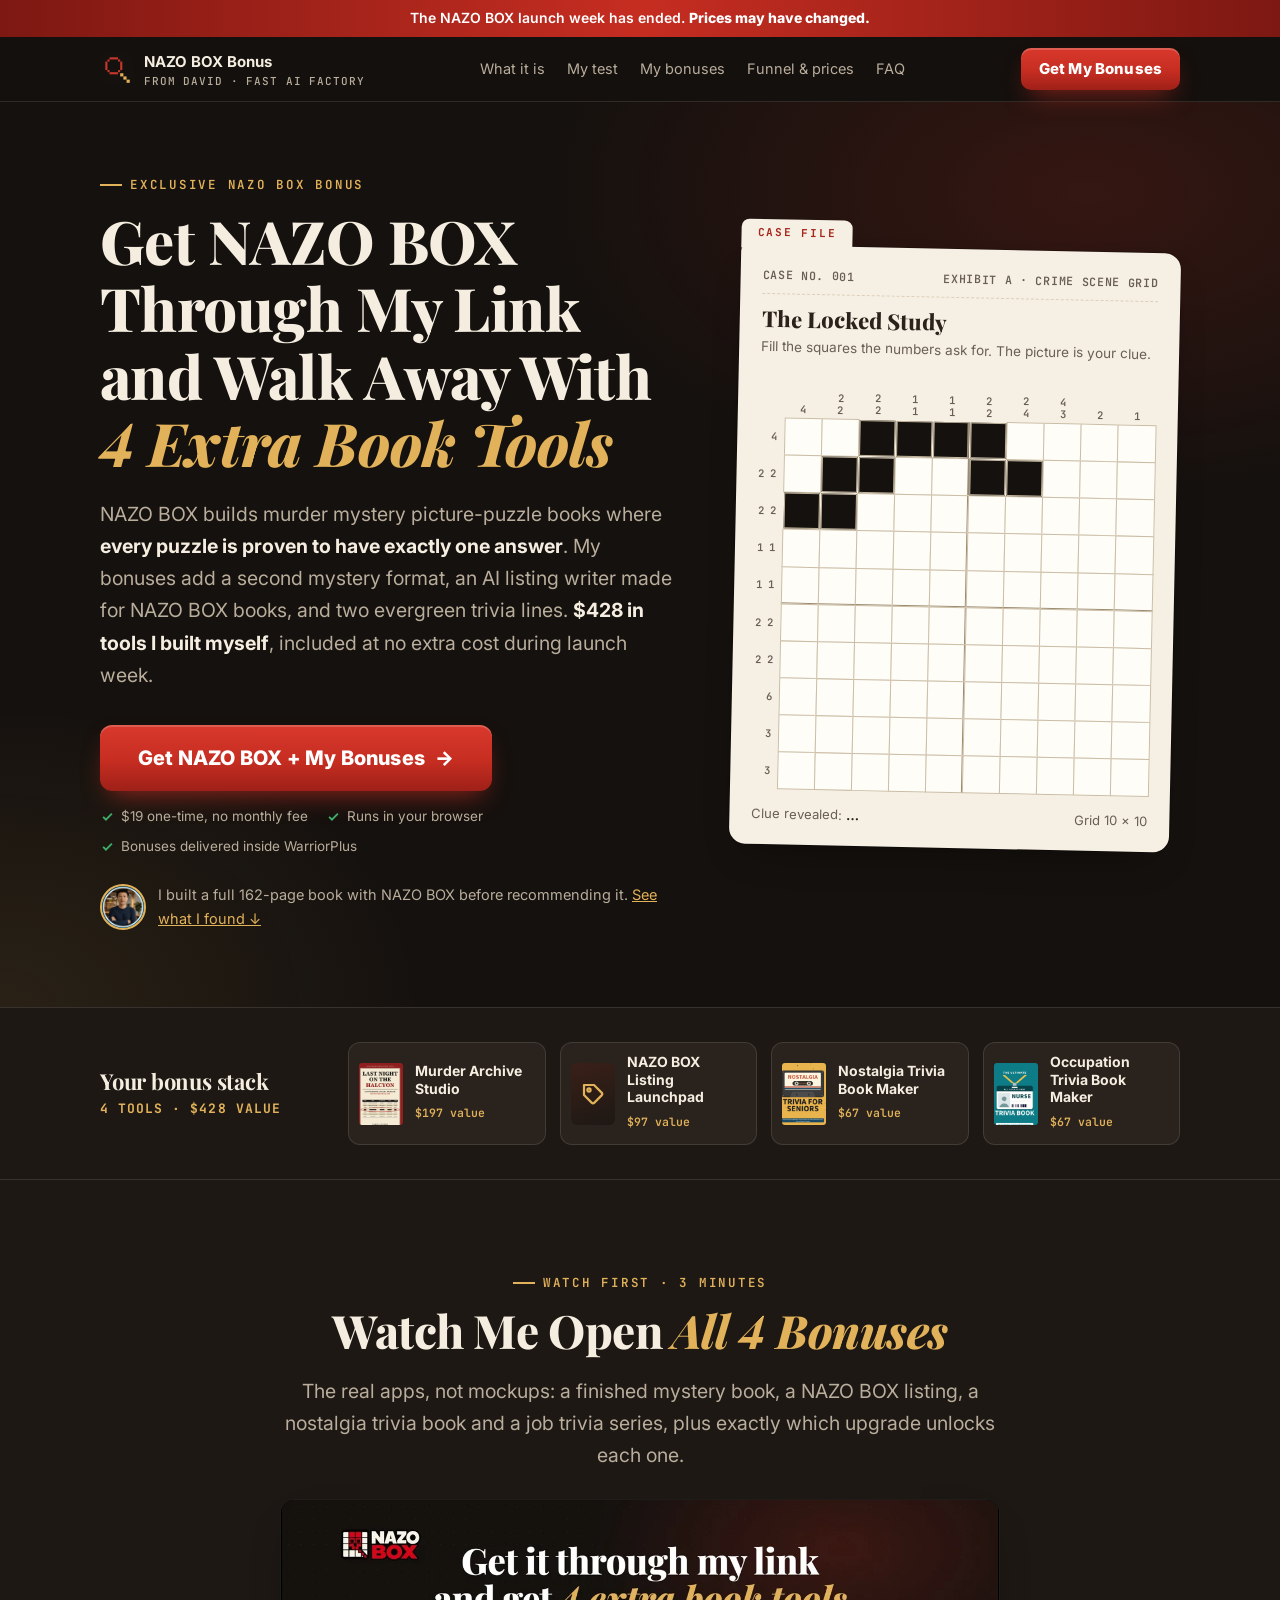
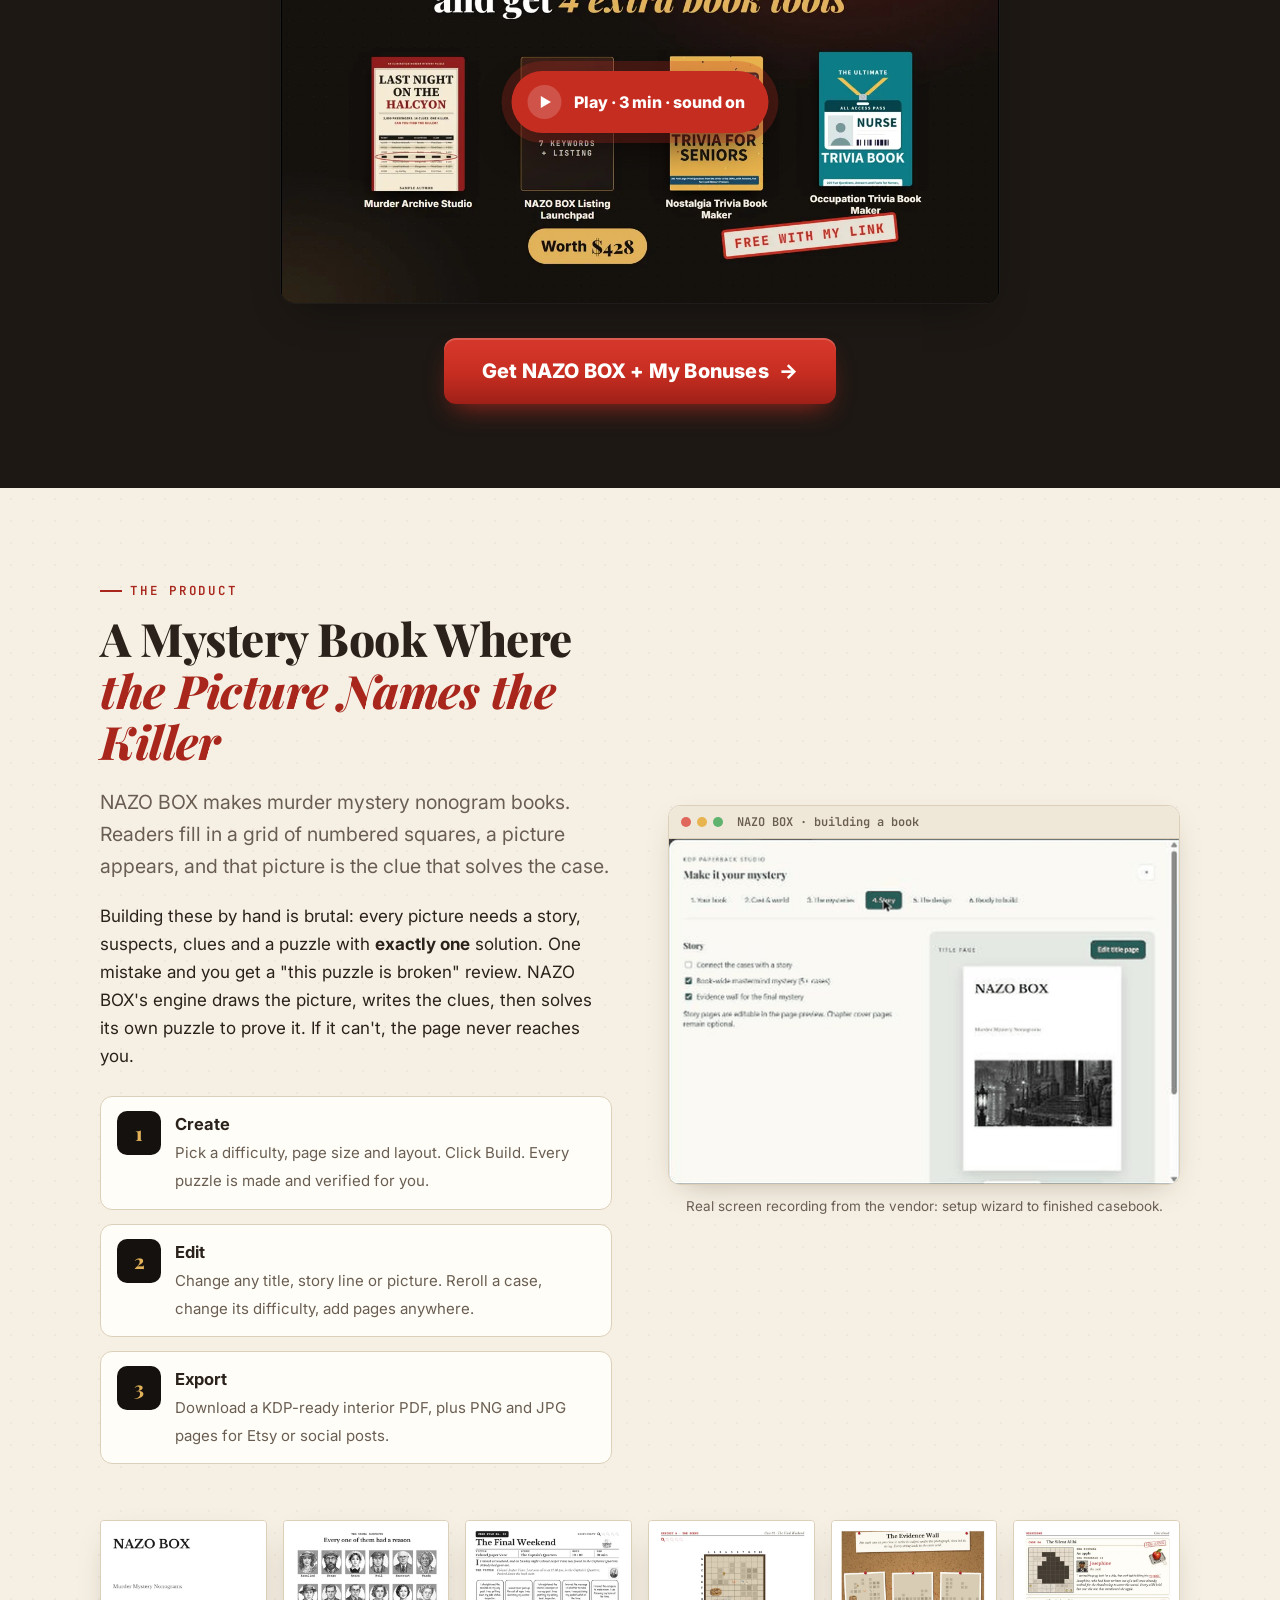
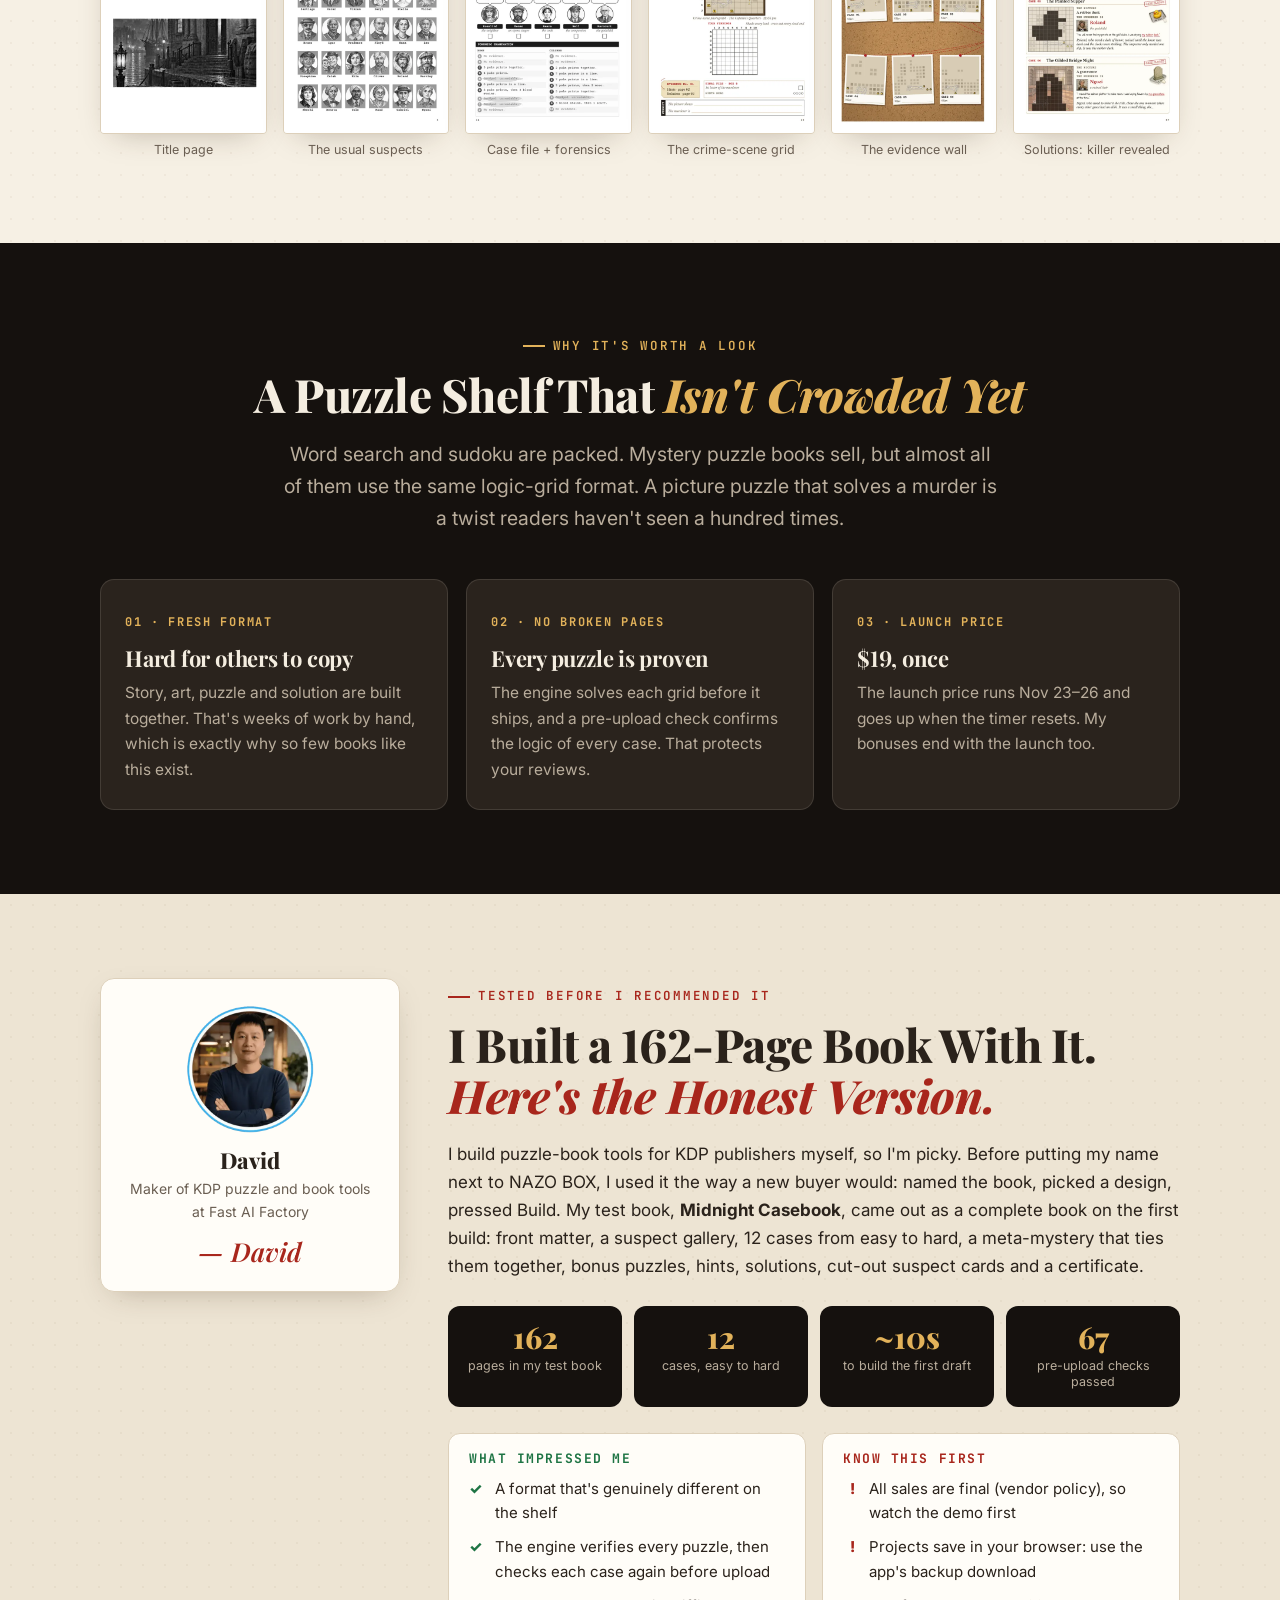
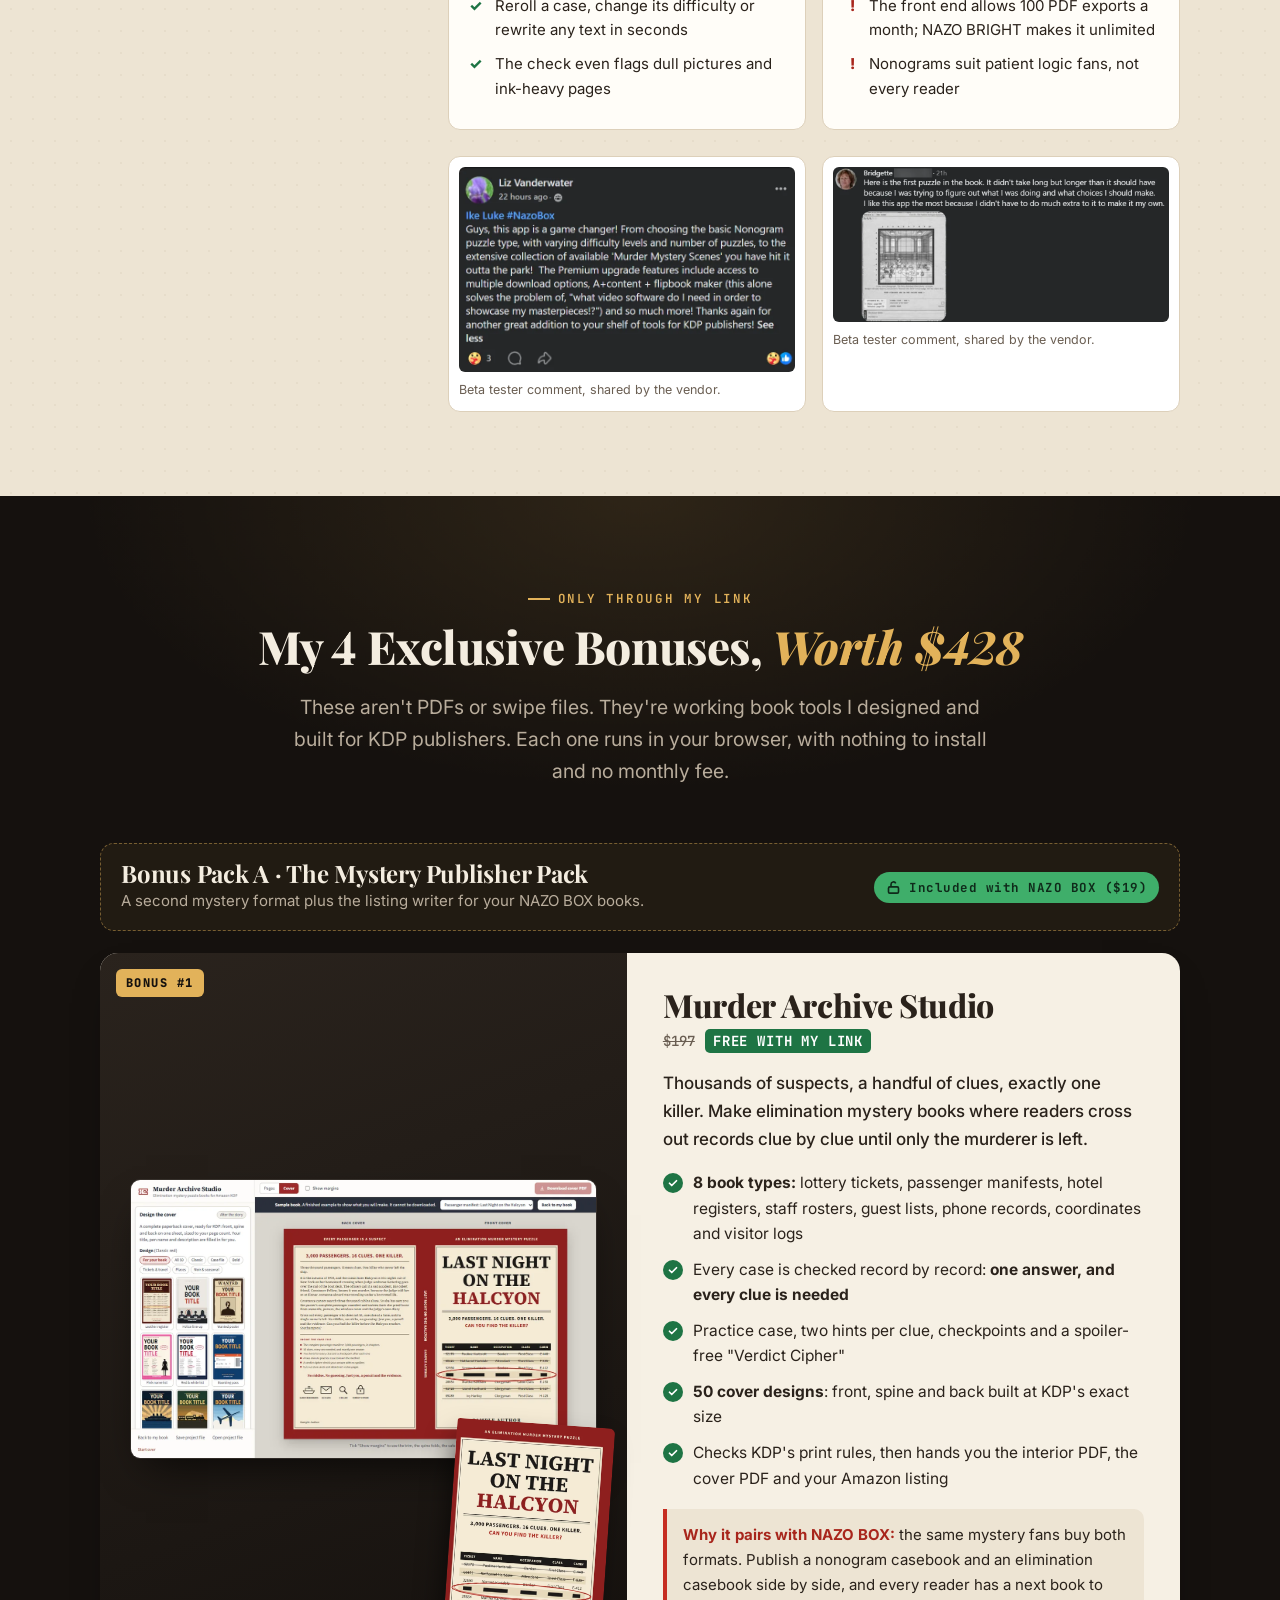
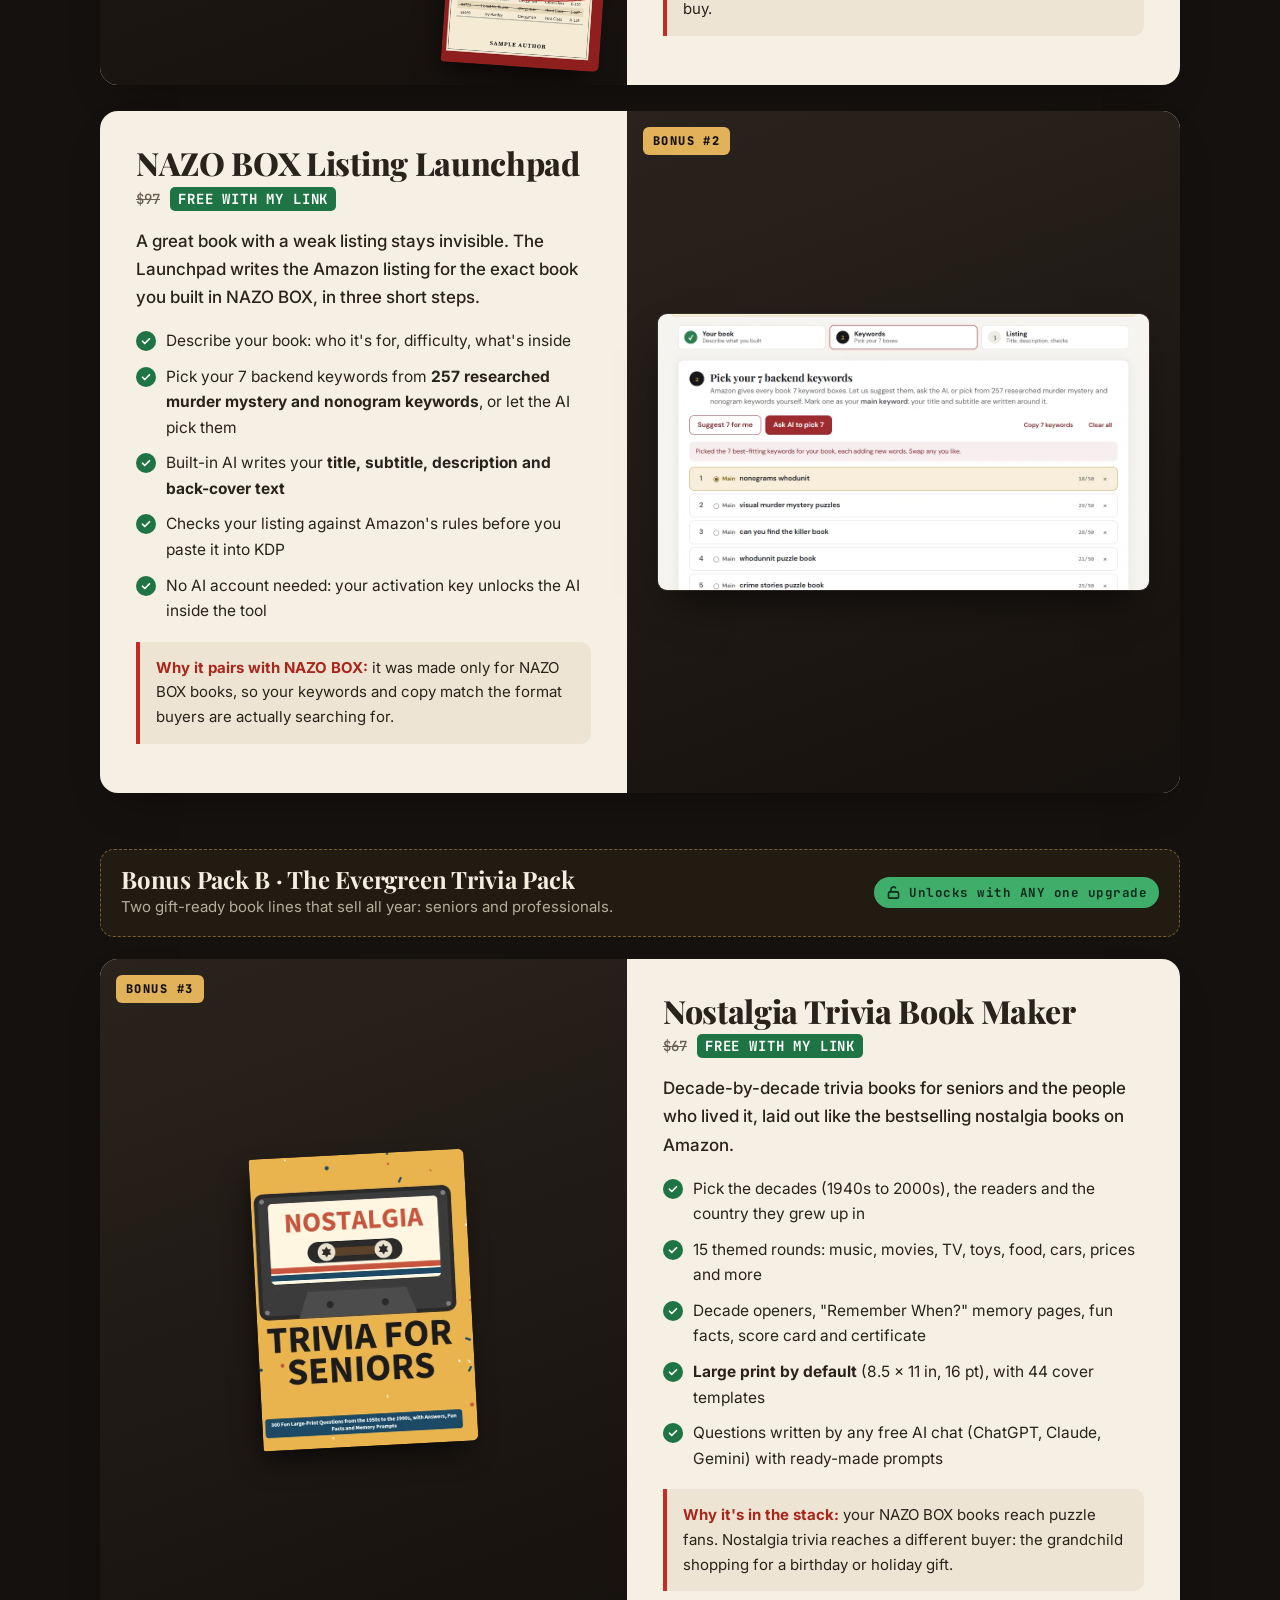
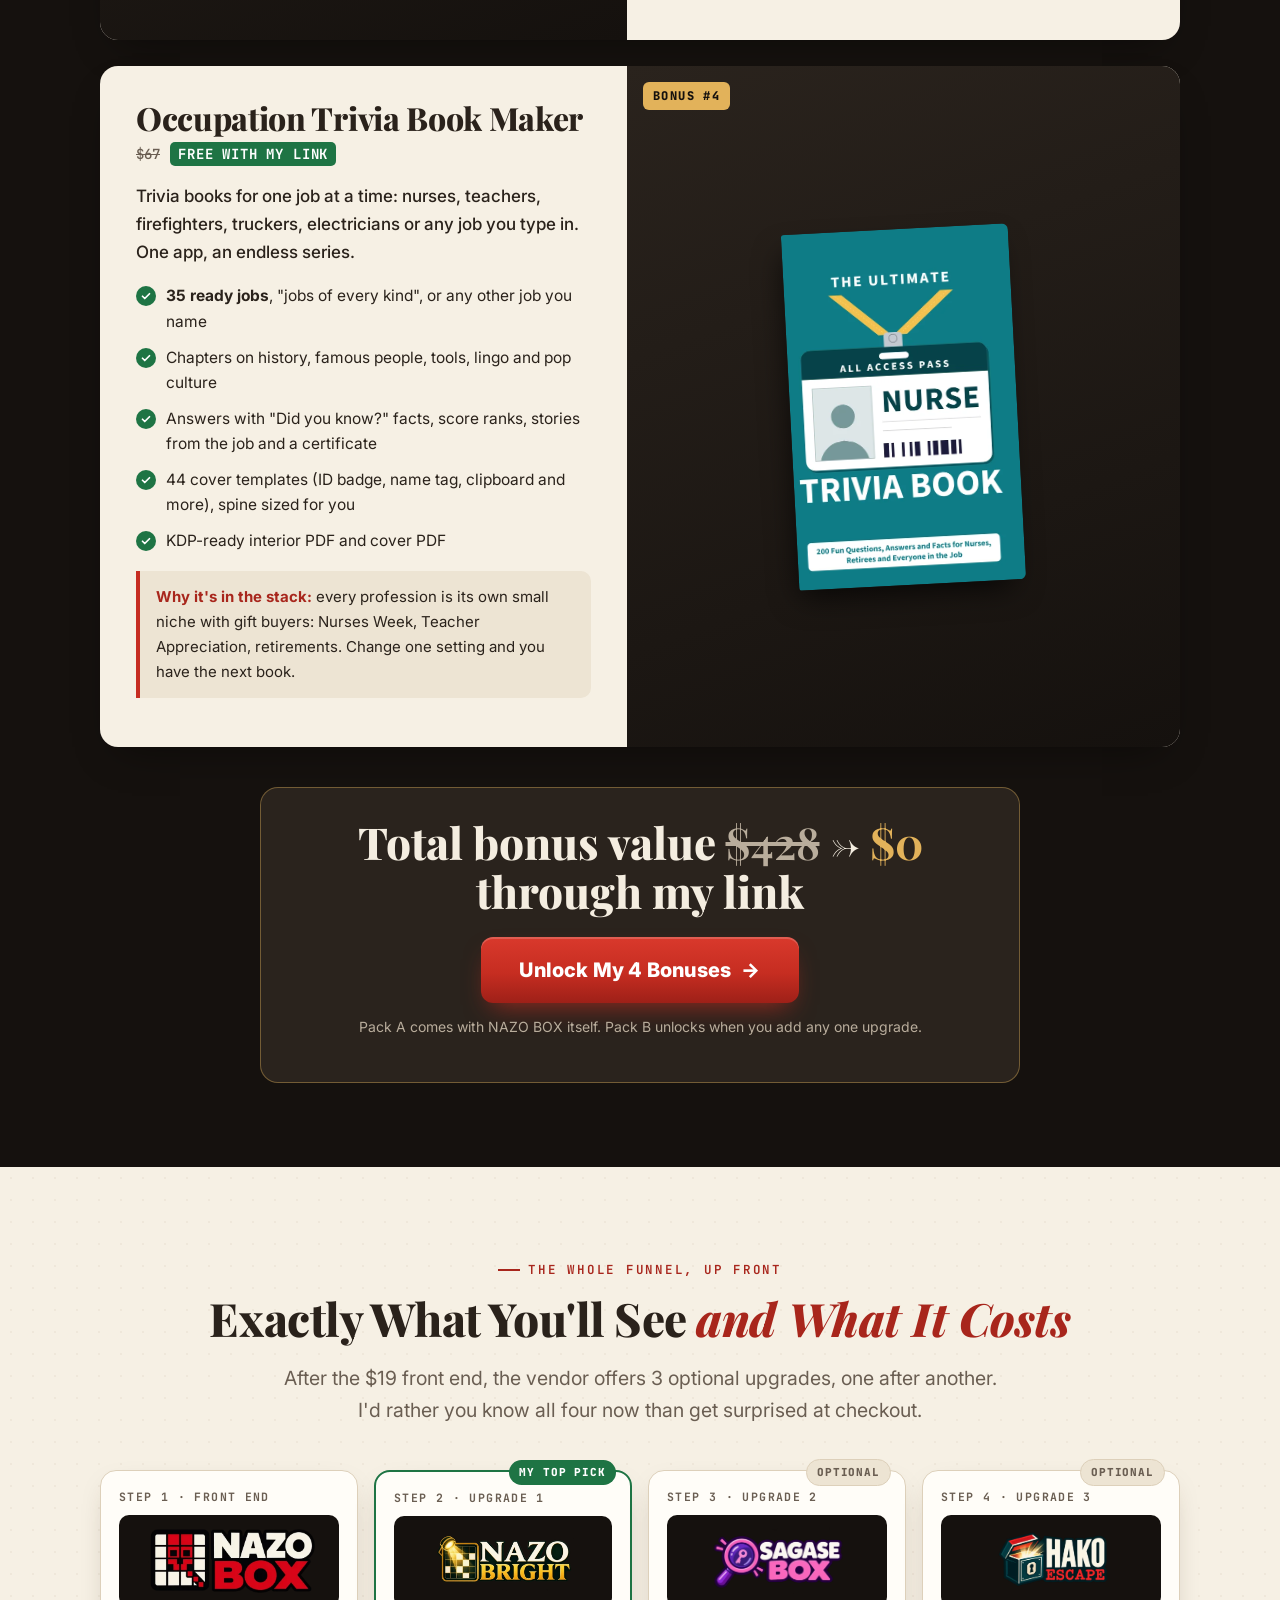
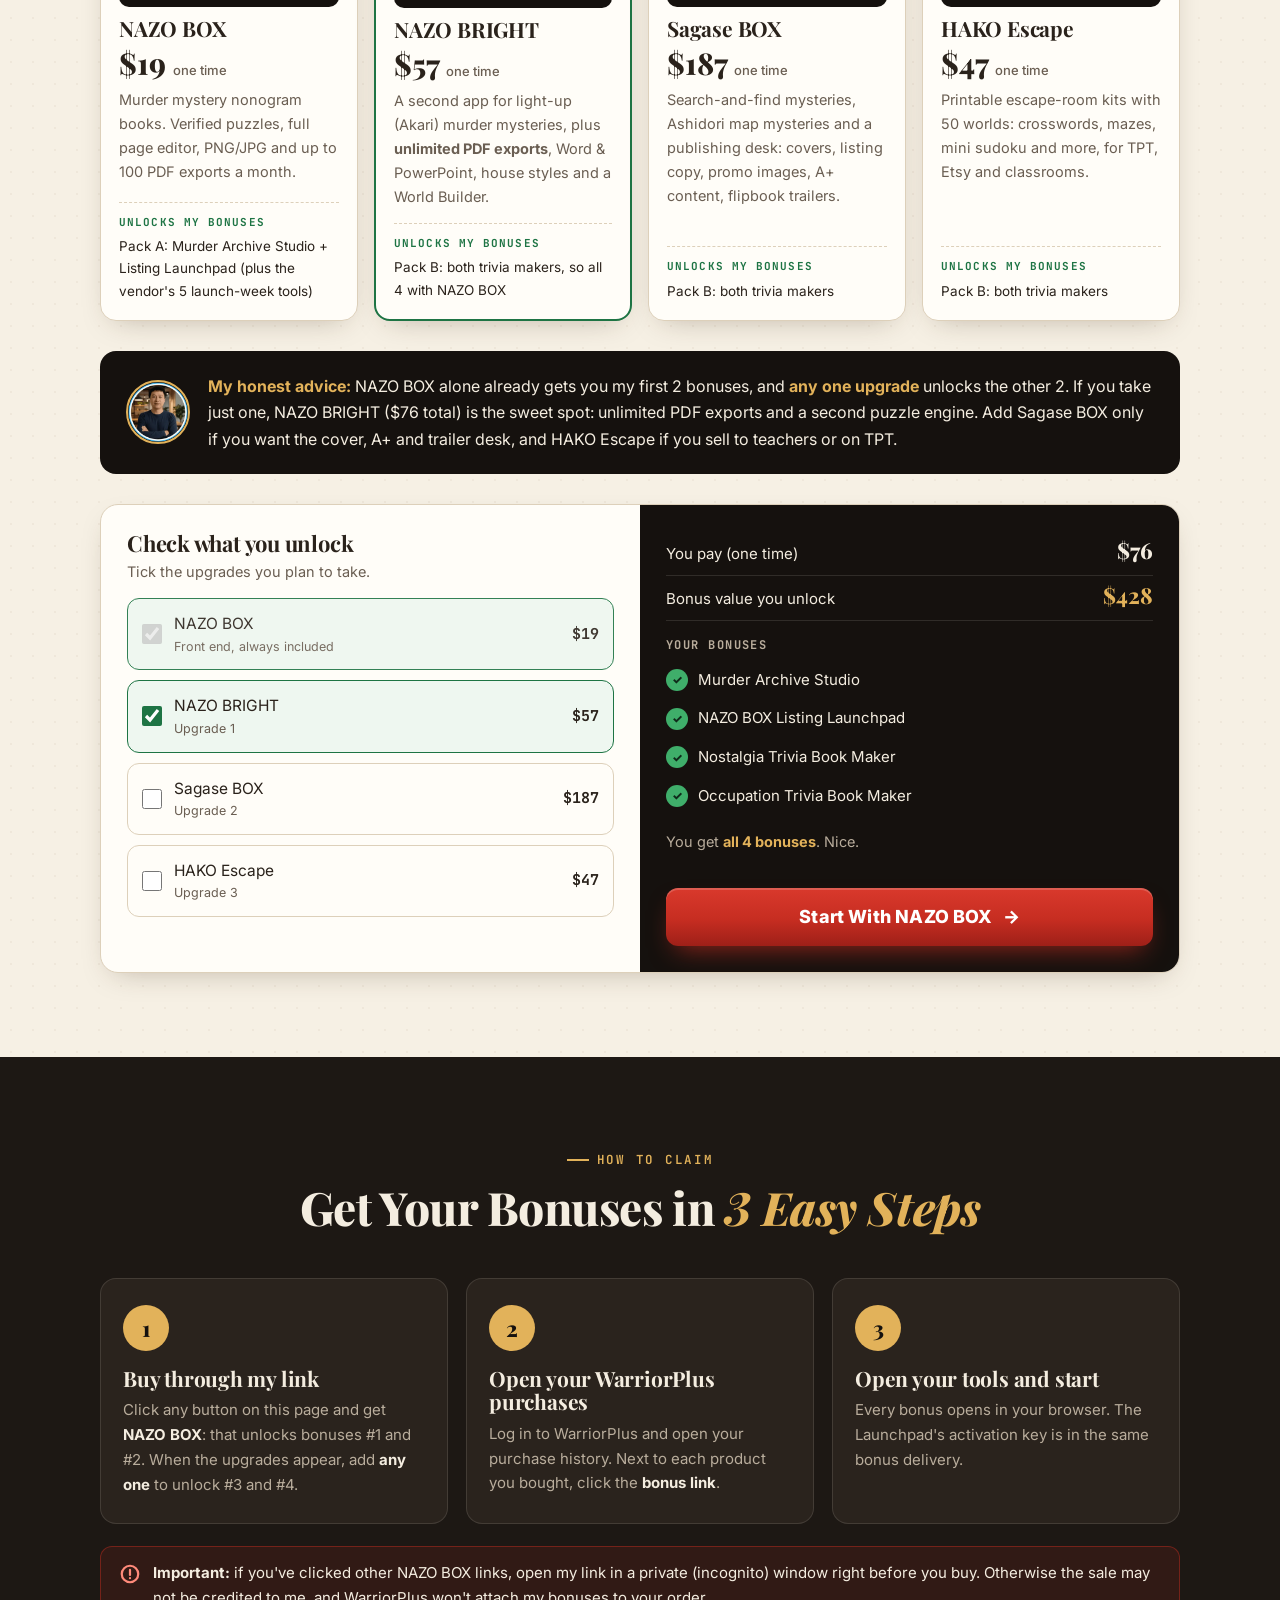
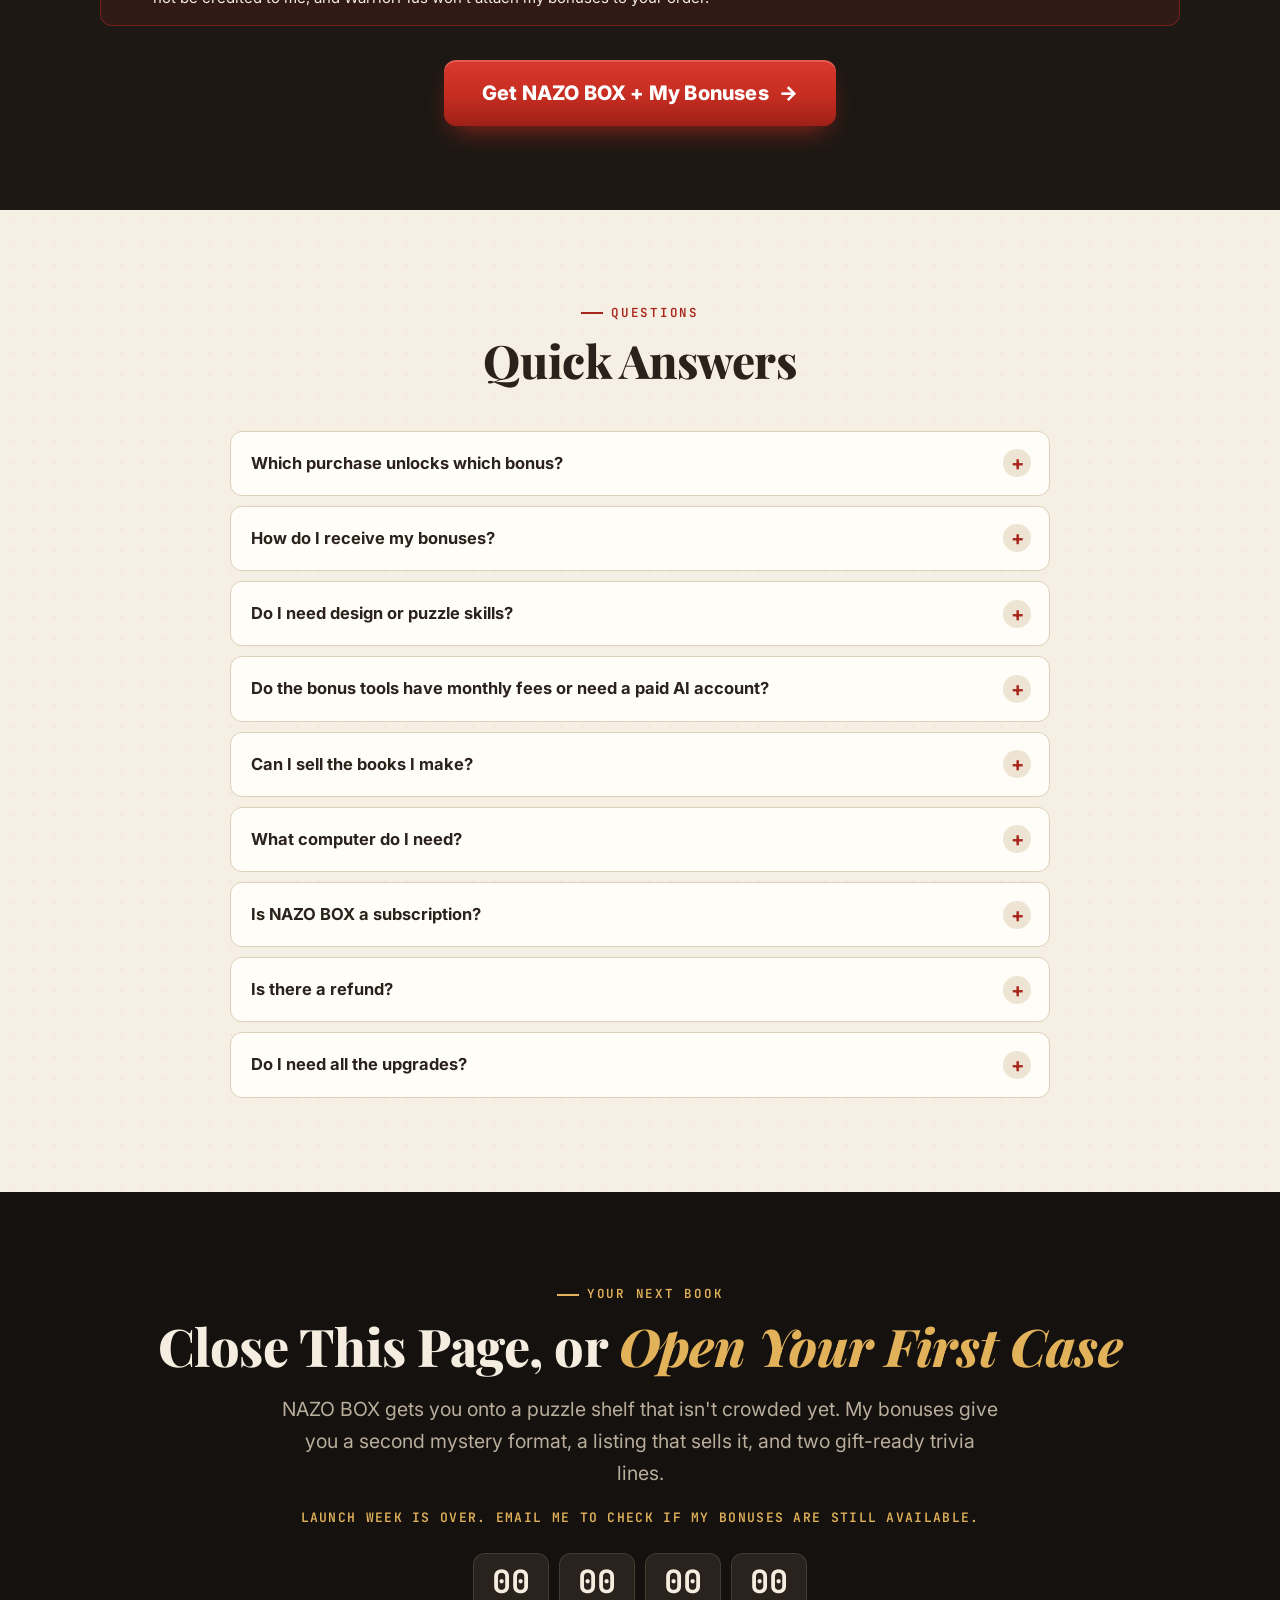
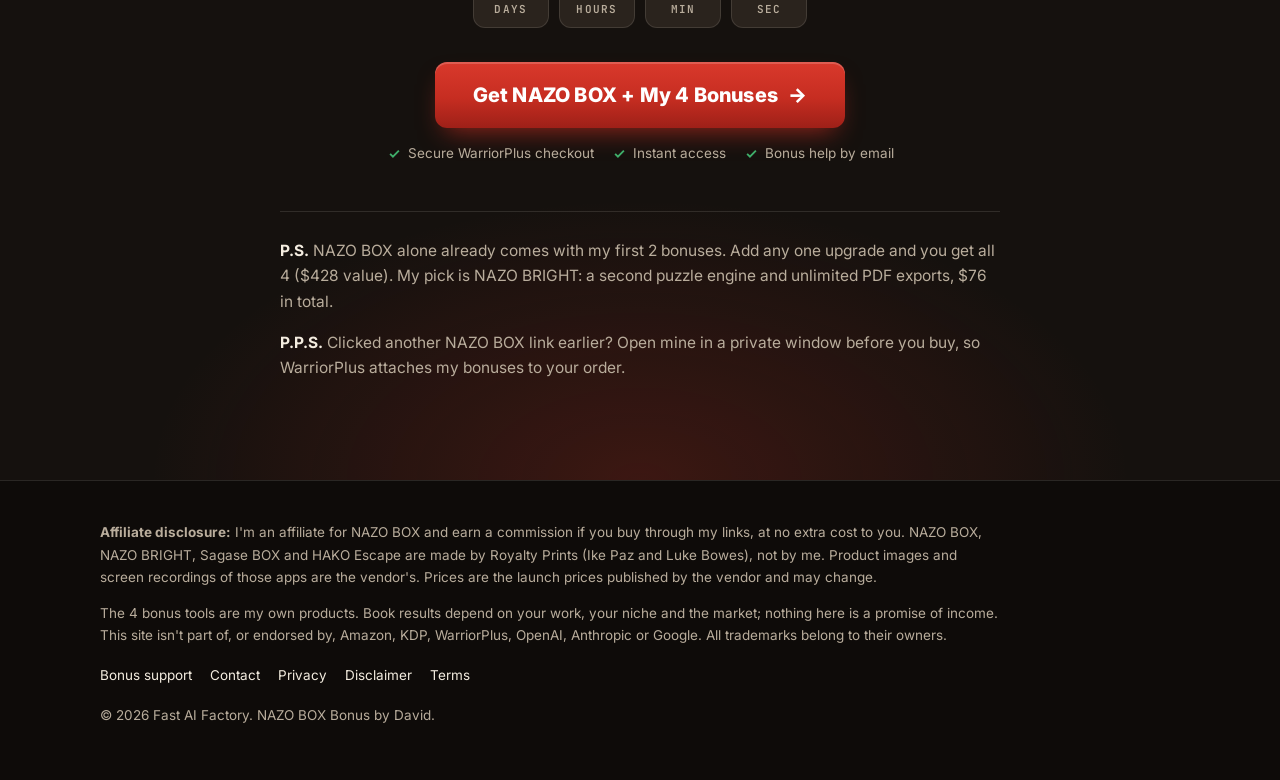
==== commit d43714c3: "Deploy to bonuspage.fastaifactory.com on Cloudflare Workers wrangler.jsonc serves the repo as static" ====
--- a/nazo-box/index.html
+++ b/nazo-box/index.html
@@ -15,8 +15,7 @@
   <meta property="og:title" content="NAZO BOX Bonus — 4 Exclusive KDP Book Tools from David">
   <meta property="og:description"
     content="NAZO BOX builds verified murder mystery nonogram books. Get it through my link and add 4 more book tools, free during launch week.">
-  <!-- og:image must be an absolute URL: change it to the domain this page is hosted on -->
-  <meta property="og:image" content="https://fastaifactory.com/products/nazo-box/bonus/img/bonus/app-mas.webp">
+  <meta property="og:image" content="https://bonuspage.fastaifactory.com/nazo-box/img/bonus/app-mas.webp">
   <meta name="twitter:card" content="summary_large_image">
 
   <link rel="preconnect" href="https://fonts.googleapis.com">
